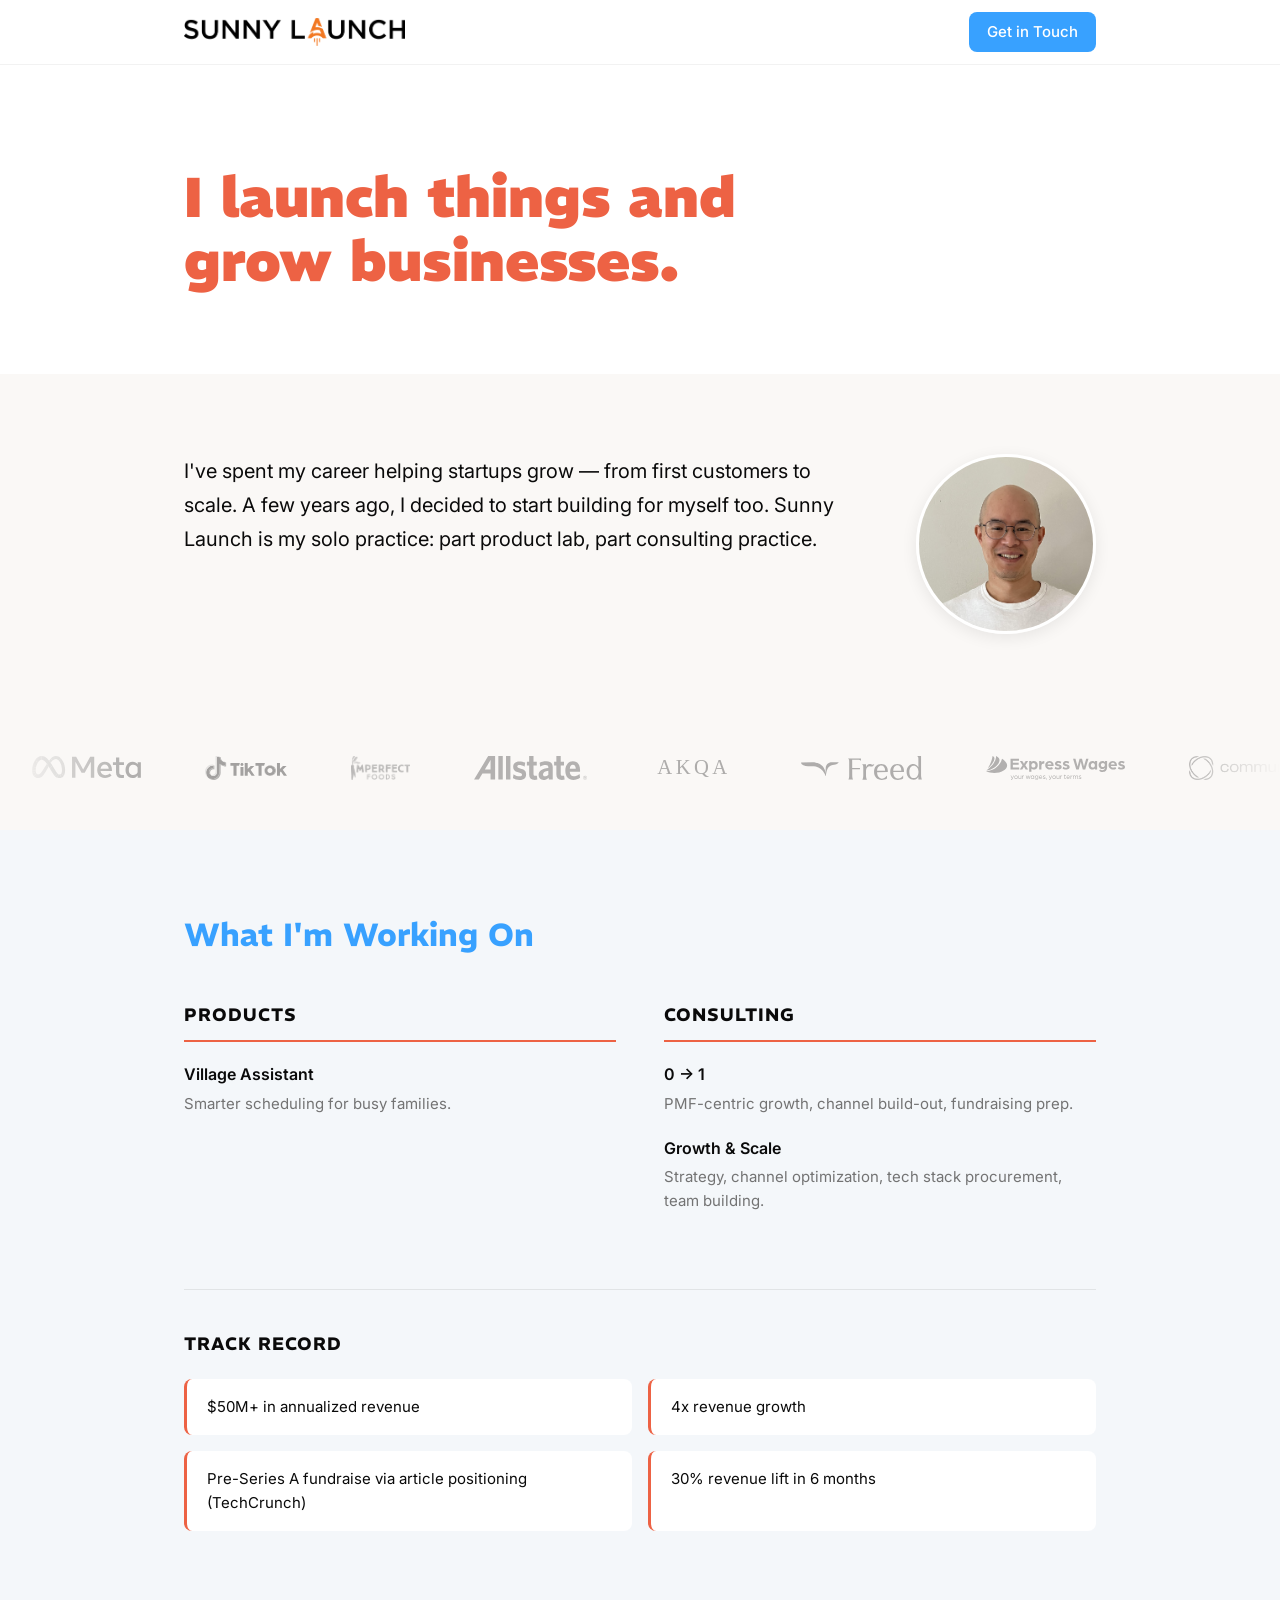
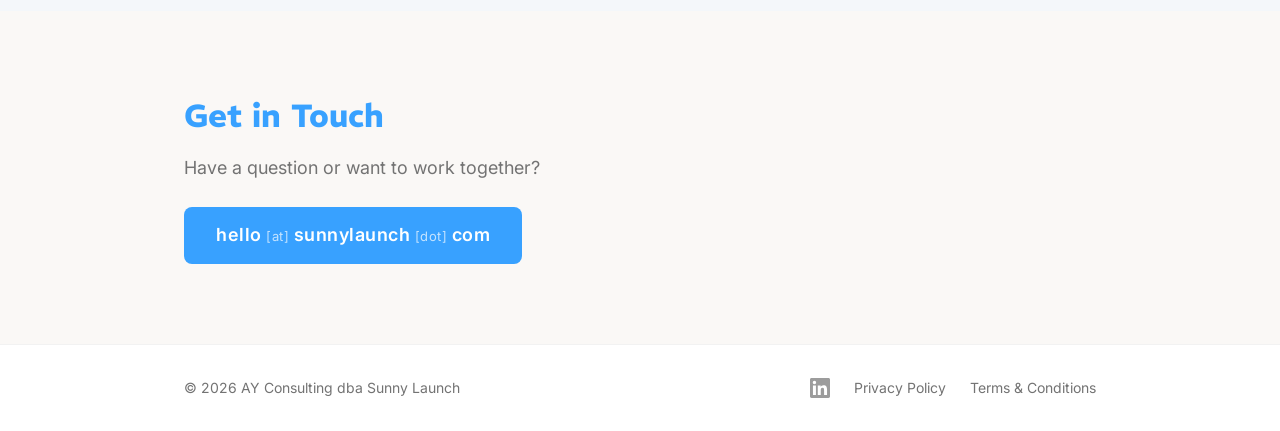
==== index.html @ 8d910abf "Initial commit: Sunny Launch static site Solo practice site for AY Consulting dba Sunny Launch — hom" ====
<!DOCTYPE html>
<html lang="en">
<head>
  <meta charset="UTF-8">
  <meta name="viewport" content="width=device-width, initial-scale=1.0">
  <title>Sunny Launch — Alvin Yeh</title>
  <meta name="description" content="Sunny Launch is Alvin Yeh's solo practice: part product lab, part consulting practice. Growth consulting and products.">
  <link rel="icon" type="image/png" href="assets/icon.png">
  <link rel="stylesheet" href="style.css">
  <link rel="preconnect" href="https://fonts.googleapis.com">
  <link rel="preconnect" href="https://fonts.gstatic.com" crossorigin>
  <link href="https://fonts.googleapis.com/css2?family=REM:wght@400;700;900&family=Inter:wght@400;500;600&display=swap" rel="stylesheet">
</head>
<body>

  <!-- Nav -->
  <nav class="nav">
    <div class="nav-inner">
      <a href="/" class="nav-logo">
        <img src="assets/logo.png" alt="Sunny Launch" class="nav-logo-img">
      </a>
      <div class="nav-links">
        <a href="#contact" class="nav-cta">Get in Touch</a>
      </div>
    </div>
  </nav>

  <!-- Hero -->
  <section class="hero">
    <h1>I launch things and grow businesses.</h1>
  </section>

  <!-- About -->
  <section id="about" class="about">
    <div class="section-inner about-layout">
      <div class="about-text">
        <p class="about-bio">
          I've spent my career helping startups grow &mdash; from first customers to scale.
          A few years ago, I decided to start building for myself too.
          Sunny Launch is my solo practice: part product lab, part consulting practice.
        </p>
      </div>
      <!-- Headshot placeholder: drop your photo as assets/headshot.jpg -->
      <div class="about-photo">
        <img src="assets/headshot.jpg" alt="Alvin Yeh" class="headshot" onerror="this.parentElement.style.display='none'">
      </div>
    </div>
  </section>

  <!-- Company Logos Marquee -->
  <section class="logo-marquee-section">
    <div class="logo-marquee">
      <div class="logo-track">
        <img src="assets/logos/meta.svg" alt="Meta" class="logo-img">
        <img src="assets/logos/tiktok.svg" alt="TikTok" class="logo-img">
        <img src="assets/logos/imperfect.png" alt="Imperfect Foods" class="logo-img">
        <img src="assets/logos/allstate.svg" alt="Allstate" class="logo-img">
        <img src="assets/logos/akqa.svg" alt="AKQA" class="logo-img">
        <img src="assets/logos/freed.svg" alt="Freed" class="logo-img">
        <img src="assets/logos/expresswages.svg" alt="ExpressWages" class="logo-img">
        <img src="assets/logos/commure.webp" alt="Commure" class="logo-img">
        <span class="logo-name">WorkMagic</span>
        <!-- Duplicate for seamless loop -->
        <img src="assets/logos/meta.svg" alt="Meta" class="logo-img">
        <img src="assets/logos/tiktok.svg" alt="TikTok" class="logo-img">
        <img src="assets/logos/imperfect.png" alt="Imperfect Foods" class="logo-img">
        <img src="assets/logos/allstate.svg" alt="Allstate" class="logo-img">
        <img src="assets/logos/akqa.svg" alt="AKQA" class="logo-img">
        <img src="assets/logos/freed.svg" alt="Freed" class="logo-img">
        <img src="assets/logos/expresswages.svg" alt="ExpressWages" class="logo-img">
        <img src="assets/logos/commure.webp" alt="Commure" class="logo-img">
        <span class="logo-name">WorkMagic</span>
      </div>
    </div>
  </section>

  <!-- Work -->
  <section id="work" class="work">
    <div class="section-inner">
      <h2>What I'm Working On</h2>

      <div class="work-lanes">
        <!-- Products -->
        <div class="work-lane">
          <h3>Products</h3>
          <div class="work-item">
            <strong>Village Assistant</strong>
            <p>Smarter scheduling for busy families.</p>
          </div>
        </div>

        <!-- Consulting -->
        <div class="work-lane">
          <h3>Consulting</h3>
          <div class="work-item">
            <strong>0 &rarr; 1</strong>
            <p>PMF-centric growth, channel build-out, fundraising prep.</p>
          </div>
          <div class="work-item">
            <strong>Growth &amp; Scale</strong>
            <p>Strategy, channel optimization, tech stack procurement, team building.</p>
          </div>
        </div>
      </div>

      <!-- Proof Points -->
      <div class="proof-points">
        <h3>Track Record</h3>
        <ul>
          <li>$50M+ in annualized revenue</li>
          <li>4x revenue growth</li>
          <li>Pre-Series A fundraise via article positioning (TechCrunch)</li>
          <li>30% revenue lift in 6 months</li>
        </ul>
      </div>
    </div>
  </section>

  <!-- Contact -->
  <section id="contact" class="contact">
    <div class="section-inner">
      <h2>Get in Touch</h2>
      <p>Have a question or want to work together?</p>
      <a href="#" class="contact-email" id="email-link" onclick="this.href='mai'+'lto:'+'hello'+'@'+'sunny'+'launch'+'.com'; return true;">
        <span class="email-display">hello<span class="at"> [at] </span>sunnylaunch<span class="dot"> [dot] </span>com</span>
      </a>
    </div>
  </section>

  <!-- Footer -->
  <footer class="footer">
    <div class="footer-inner">
      <p>&copy; 2026 AY Consulting dba Sunny Launch</p>
      <div class="footer-links">
        <a href="https://linkedin.com/in/alvinyeh" target="_blank" rel="noopener" class="footer-linkedin" aria-label="LinkedIn">
          <svg width="20" height="20" viewBox="0 0 24 24" fill="currentColor" xmlns="http://www.w3.org/2000/svg"><path d="M20.447 20.452h-3.554v-5.569c0-1.328-.027-3.037-1.852-3.037-1.853 0-2.136 1.445-2.136 2.939v5.667H9.351V9h3.414v1.561h.046c.477-.9 1.637-1.85 3.37-1.85 3.601 0 4.267 2.37 4.267 5.455v6.286zM5.337 7.433a2.062 2.062 0 01-2.063-2.065 2.064 2.064 0 112.063 2.065zm1.782 13.019H3.555V9h3.564v11.452zM22.225 0H1.771C.792 0 0 .774 0 1.729v20.542C0 23.227.792 24 1.771 24h20.451C23.2 24 24 23.227 24 22.271V1.729C24 .774 23.2 0 22.222 0h.003z"/></svg>
        </a>
        <a href="/privacy.html">Privacy Policy</a>
        <a href="/terms.html">Terms &amp; Conditions</a>
      </div>
    </div>
  </footer>

  <script>
    // Assemble email on hover so mailto works cleanly for humans
    document.getElementById('email-link').addEventListener('mouseenter', function() {
      this.href = 'mai' + 'lto:' + 'hello' + '@' + 'sunny' + 'launch' + '.com';
    });
  </script>

</body>
</html>
---- style.css ----
/* ===========================================
   Sunny Launch — Design System
   Colors from existing sunnylaunch.com
   =========================================== */

:root {
  /* Brand colors */
  --coral: #ed6244;
  --blue: #38a1ff;
  --navy: #002f89;
  --bg: #f8f9fb;
  --bg-warm: #faf8f6;
  --bg-cool: #f4f7fa;
  --white: #ffffff;
  --text: #0a0a0a;
  --text-muted: #737373;
  --text-nav: #404040;
  --border-subtle: rgba(0, 0, 0, 0.05);
}

/* Reset */
*, *::before, *::after {
  margin: 0;
  padding: 0;
  box-sizing: border-box;
}

html {
  scroll-behavior: smooth;
}

body {
  font-family: 'Inter', -apple-system, BlinkMacSystemFont, sans-serif;
  font-size: 16px;
  line-height: 1.6;
  color: var(--text);
  background: var(--white);
}

/* ---- Nav ---- */
.nav {
  position: sticky;
  top: 0;
  z-index: 100;
  background: rgba(255, 255, 255, 0.92);
  backdrop-filter: blur(12px);
  -webkit-backdrop-filter: blur(12px);
  border-bottom: 1px solid var(--border-subtle);
}

.nav-inner {
  max-width: 960px;
  margin: 0 auto;
  padding: 12px 24px;
  display: flex;
  align-items: center;
  justify-content: space-between;
}

.nav-logo {
  text-decoration: none;
  display: flex;
  align-items: center;
}

.nav-logo-img {
  height: 28px;
  width: auto;
}

.nav-links {
  display: flex;
  align-items: center;
  gap: 28px;
}

.nav-links a {
  font-size: 15px;
  font-weight: 500;
  color: var(--text-nav);
  text-decoration: none;
  transition: color 0.2s;
}

.nav-links a:hover {
  color: var(--blue);
}

.nav-cta {
  background: var(--blue) !important;
  color: var(--white) !important;
  padding: 8px 18px !important;
  border-radius: 8px;
  transition: opacity 0.2s !important;
}

.nav-cta:hover {
  opacity: 0.85;
}

/* ---- Hero ---- */
.hero {
  max-width: 960px;
  margin: 0 auto;
  padding: 100px 24px 80px;
}

.hero h1 {
  font-family: 'REM', sans-serif;
  font-weight: 900;
  font-size: clamp(36px, 5vw, 56px);
  line-height: 1.15;
  color: var(--coral);
  max-width: 700px;
}

/* ---- About ---- */
.section-inner {
  max-width: 960px;
  margin: 0 auto;
  padding: 80px 24px;
}

.about {
  background: var(--bg-warm);
}

.about-layout {
  display: flex;
  align-items: flex-start;
  gap: 48px;
}

.about-text {
  flex: 1;
}

.about-bio {
  font-size: 20px;
  line-height: 1.7;
  color: var(--text);
}

.about-entity {
  margin-top: 16px;
  font-size: 14px;
  color: var(--text-muted);
}

/* Headshot */
.about-photo {
  flex-shrink: 0;
}

.headshot {
  width: 180px;
  height: 180px;
  border-radius: 50%;
  object-fit: cover;
  border: 3px solid var(--white);
  box-shadow: 0 4px 16px rgba(0, 0, 0, 0.08);
}

/* ---- Company Logo Marquee ---- */
.logo-marquee-section {
  background: var(--bg-warm);
  padding: 32px 0 48px;
  overflow: hidden;
}

.logo-marquee {
  position: relative;
  width: 100%;
  overflow: hidden;
  mask-image: linear-gradient(to right, transparent, black 10%, black 90%, transparent);
  -webkit-mask-image: linear-gradient(to right, transparent, black 10%, black 90%, transparent);
}

.logo-track {
  display: flex;
  align-items: center;
  gap: 0;
  width: max-content;
  animation: marquee 25s linear infinite;
}

.logo-name {
  font-family: 'REM', sans-serif;
  font-weight: 700;
  font-size: 18px;
  color: var(--text);
  opacity: 0.25;
  letter-spacing: 1px;
  text-transform: uppercase;
  white-space: nowrap;
  transition: opacity 0.3s;
  padding: 0 32px;
}

.logo-name:hover {
  opacity: 0.6;
}

.logo-name.akqa {
  font-family: Georgia, 'Times New Roman', serif;
  font-weight: 400;
  font-size: 22px;
  letter-spacing: 3px;
}

.logo-img {
  height: 24px;
  width: auto;
  object-fit: contain;
  filter: grayscale(100%);
  opacity: 0.35;
  transition: opacity 0.3s, filter 0.3s;
  padding: 0 32px;
}

.logo-img:hover {
  filter: grayscale(0%);
  opacity: 0.8;
}

@keyframes marquee {
  0% {
    transform: translateX(0);
  }
  100% {
    transform: translateX(-50%);
  }
}

/* ---- Work ---- */
.work {
  background: var(--bg-cool);
}

.work h2 {
  font-family: 'REM', sans-serif;
  font-weight: 700;
  font-size: 32px;
  color: var(--blue);
  margin-bottom: 40px;
}

.work-lanes {
  display: grid;
  grid-template-columns: 1fr 1fr;
  gap: 48px;
}

.work-lane h3 {
  font-family: 'REM', sans-serif;
  font-weight: 700;
  font-size: 18px;
  color: var(--text);
  text-transform: uppercase;
  letter-spacing: 1px;
  margin-bottom: 20px;
  padding-bottom: 10px;
  border-bottom: 2px solid var(--coral);
}

.work-item {
  margin-bottom: 20px;
}

.work-item strong {
  font-size: 16px;
  font-weight: 600;
  color: var(--text);
}

.work-item p {
  margin-top: 4px;
  font-size: 15px;
  color: var(--text-muted);
}

/* Proof Points */
.proof-points {
  margin-top: 56px;
  padding-top: 40px;
  border-top: 1px solid rgba(0, 0, 0, 0.08);
}

.proof-points h3 {
  font-family: 'REM', sans-serif;
  font-weight: 700;
  font-size: 18px;
  color: var(--text);
  text-transform: uppercase;
  letter-spacing: 1px;
  margin-bottom: 20px;
}

.proof-points ul {
  list-style: none;
  display: grid;
  grid-template-columns: 1fr 1fr;
  gap: 16px;
}

.proof-points li {
  font-size: 15px;
  color: var(--text);
  padding: 16px 20px;
  background: var(--white);
  border-radius: 8px;
  border-left: 3px solid var(--coral);
}

/* ---- Contact ---- */
.contact {
  background: var(--bg-warm);
}

.contact h2 {
  font-family: 'REM', sans-serif;
  font-weight: 700;
  font-size: 32px;
  color: var(--blue);
  margin-bottom: 12px;
}

.contact p {
  font-size: 18px;
  color: var(--text-muted);
  margin-bottom: 24px;
}

.contact-email {
  display: inline-block;
  font-size: 18px;
  font-weight: 600;
  color: var(--white);
  background: var(--blue);
  padding: 14px 32px;
  border-radius: 8px;
  text-decoration: none;
  transition: opacity 0.2s;
  cursor: pointer;
}

.contact-email:hover {
  opacity: 0.85;
}

/* Email obfuscation display */
.email-display {
  letter-spacing: 0.5px;
}

.email-display .at,
.email-display .dot {
  font-size: 13px;
  opacity: 0.7;
  font-weight: 400;
}

/* ---- Footer ---- */
.footer {
  background: var(--white);
  color: var(--text-muted);
  border-top: 1px solid var(--border-subtle);
}

.footer-inner {
  max-width: 960px;
  margin: 0 auto;
  padding: 32px 24px;
  display: flex;
  align-items: center;
  justify-content: space-between;
}

.footer p {
  font-size: 14px;
}

.footer-links {
  display: flex;
  gap: 24px;
}

.footer-links a {
  font-size: 14px;
  color: var(--text-muted);
  text-decoration: none;
  transition: color 0.2s;
}

.footer-links a:hover {
  color: var(--text);
}

.footer-linkedin {
  display: flex;
  align-items: center;
}

.footer-linkedin svg {
  opacity: 0.7;
  transition: opacity 0.2s;
}

.footer-linkedin:hover svg {
  opacity: 1;
}

/* ---- Responsive ---- */
@media (max-width: 640px) {
  .hero {
    padding: 64px 24px 48px;
  }

  .about-layout {
    flex-direction: column-reverse;
    gap: 32px;
  }

  .headshot {
    width: 120px;
    height: 120px;
  }

  .work-lanes {
    grid-template-columns: 1fr;
    gap: 32px;
  }

  .proof-points ul {
    grid-template-columns: 1fr;
  }

  .footer-inner {
    flex-direction: column;
    gap: 12px;
    text-align: center;
  }

  .nav-links {
    gap: 16px;
  }

  .logo-name {
    font-size: 14px;
    padding: 0 14px;
  }

  .logo-sep {
    font-size: 18px;
  }
}

/* ---- Legal pages ---- */
.legal {
  background: var(--bg-warm);
}

.legal-inner {
  max-width: 720px;
  margin: 0 auto;
  padding: 80px 24px;
}

.legal-inner h1 {
  font-family: 'REM', sans-serif;
  font-weight: 900;
  font-size: 36px;
  color: var(--coral);
  margin-bottom: 8px;
}

.legal-inner .last-updated {
  font-size: 14px;
  color: var(--text-muted);
  margin-bottom: 40px;
}

.legal-inner h2 {
  font-family: 'REM', sans-serif;
  font-weight: 700;
  font-size: 22px;
  color: var(--blue);
  margin-top: 40px;
  margin-bottom: 12px;
}

.legal-inner h3 {
  font-weight: 600;
  font-size: 16px;
  margin-top: 24px;
  margin-bottom: 8px;
}

.legal-inner p,
.legal-inner li {
  font-size: 15px;
  line-height: 1.7;
  color: var(--text);
  margin-bottom: 12px;
}

.legal-inner ul {
  padding-left: 24px;
  margin-bottom: 16px;
}

.legal-inner table {
  width: 100%;
  border-collapse: collapse;
  margin: 16px 0 24px;
  font-size: 14px;
}

.legal-inner th,
.legal-inner td {
  text-align: left;
  padding: 10px 12px;
  border: 1px solid rgba(0, 0, 0, 0.1);
}

.legal-inner th {
  background: var(--bg-cool);
  font-weight: 600;
}

.legal-inner a {
  color: var(--blue);
}
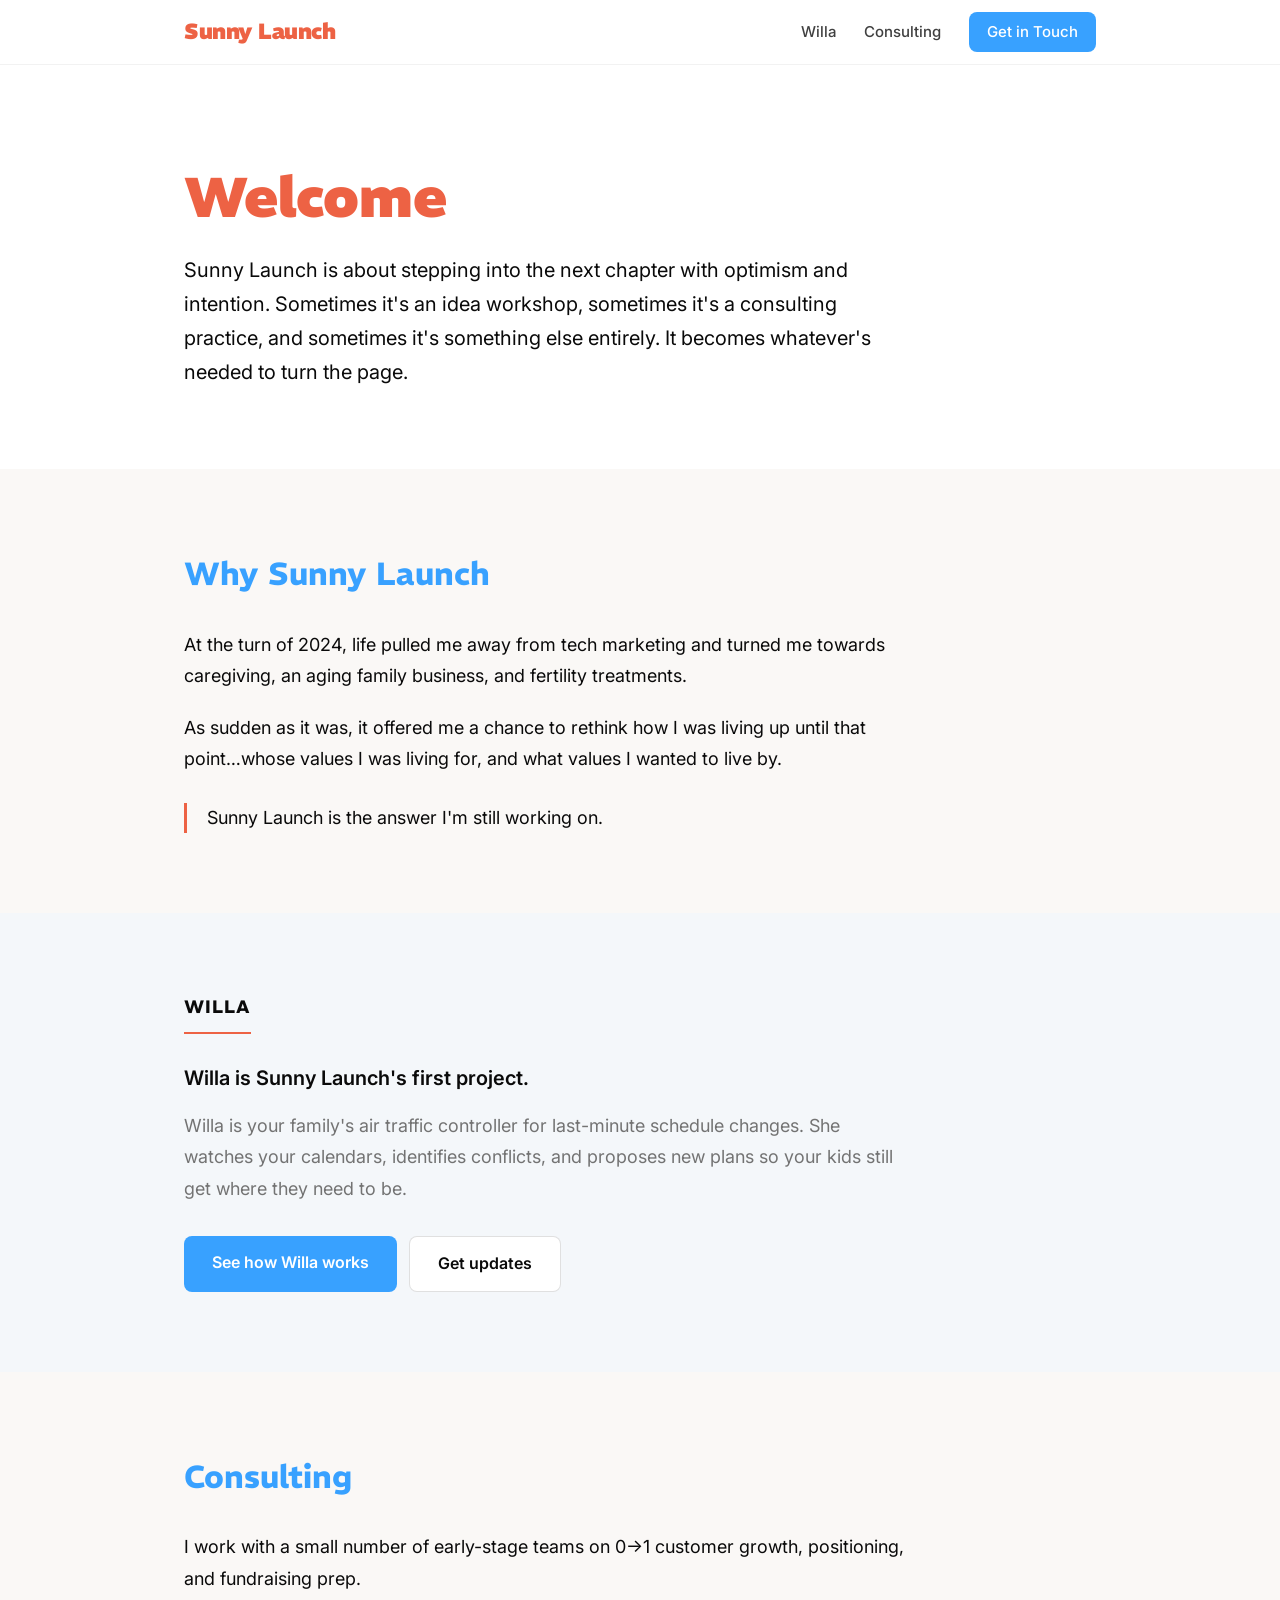
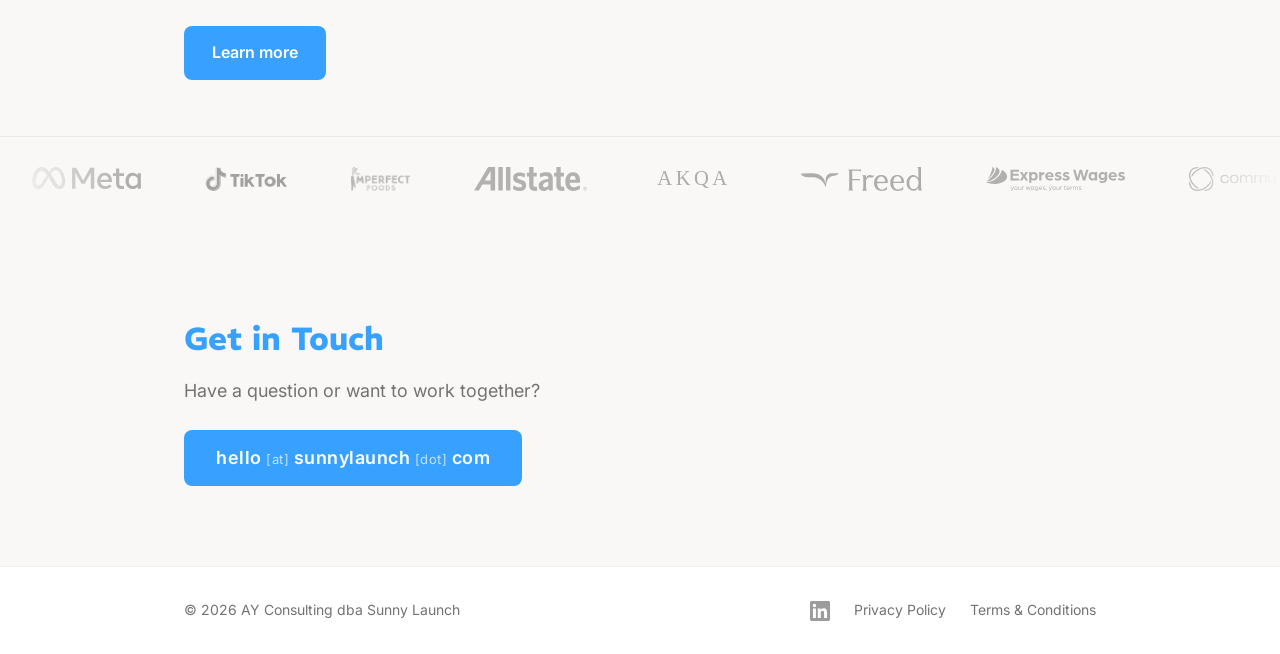
==== commit fd2e88ab: "feat: new homepage + /consulting page Split the single-page site into a brand homepage and a dedicat" ====
--- a/index.html
+++ b/index.html
@@ -3,10 +3,15 @@
 <head>
   <meta charset="UTF-8">
   <meta name="viewport" content="width=device-width, initial-scale=1.0">
-  <title>Sunny Launch — Alvin Yeh</title>
-  <meta name="description" content="Sunny Launch is Alvin Yeh's solo practice: part product lab, part consulting practice. Growth consulting and products.">
-  <link rel="icon" type="image/png" href="assets/icon.png">
-  <link rel="stylesheet" href="style.css">
+  <title>Sunny Launch — Alvin Yeh | Building Willa</title>
+  <meta name="description" content="Sunny Launch is Alvin Yeh's practice for stepping into the next chapter. First project: Willa, your family's air traffic controller for last-minute schedule changes.">
+  <link rel="canonical" href="https://www.sunnylaunch.com/">
+  <meta property="og:title" content="Sunny Launch — Alvin Yeh | Building Willa">
+  <meta property="og:description" content="Sunny Launch is Alvin Yeh's practice for stepping into the next chapter. First project: Willa, your family's air traffic controller for last-minute schedule changes.">
+  <meta property="og:type" content="website">
+  <meta property="og:url" content="https://www.sunnylaunch.com/">
+  <link rel="icon" type="image/png" href="/assets/icon.png">
+  <link rel="stylesheet" href="/style.css">
   <link rel="preconnect" href="https://fonts.googleapis.com">
   <link rel="preconnect" href="https://fonts.gstatic.com" crossorigin>
   <link href="https://fonts.googleapis.com/css2?family=REM:wght@400;700;900&family=Inter:wght@400;500;600&display=swap" rel="stylesheet">
@@ -16,10 +21,10 @@
   <!-- Nav -->
   <nav class="nav">
     <div class="nav-inner">
-      <a href="/" class="nav-logo">
-        <img src="assets/logo.png" alt="Sunny Launch" class="nav-logo-img">
-      </a>
+      <a href="/" class="nav-logo nav-wordmark">Sunny Launch</a>
       <div class="nav-links">
+        <a href="/willa">Willa</a>
+        <a href="/consulting">Consulting</a>
         <a href="#contact" class="nav-cta">Get in Touch</a>
       </div>
     </div>
@@ -27,91 +32,87 @@
 
   <!-- Hero -->
   <section class="hero">
-    <h1>I launch things and grow businesses.</h1>
+    <h1>Welcome</h1>
+    <p class="hero-sub">
+      Sunny Launch is about stepping into the next chapter with optimism and intention.
+      Sometimes it's an idea workshop, sometimes it's a consulting practice, and sometimes
+      it's something else entirely. It becomes whatever's needed to turn the page.
+    </p>
   </section>
 
-  <!-- About -->
-  <section id="about" class="about">
-    <div class="section-inner about-layout">
-      <div class="about-text">
-        <p class="about-bio">
-          I've spent my career helping startups grow &mdash; from first customers to scale.
-          A few years ago, I decided to start building for myself too.
-          Sunny Launch is my solo practice: part product lab, part consulting practice.
-        </p>
-      </div>
-      <!-- Headshot placeholder: drop your photo as assets/headshot.jpg -->
-      <div class="about-photo">
-        <img src="assets/headshot.jpg" alt="Alvin Yeh" class="headshot" onerror="this.parentElement.style.display='none'">
+  <!-- Why Sunny Launch -->
+  <section id="why" class="section-warm">
+    <div class="section-inner">
+      <h2 class="section-h2">Why Sunny Launch</h2>
+      <p class="prose">
+        At the turn of 2024, life pulled me away from tech marketing and turned me towards
+        caregiving, an aging family business, and fertility treatments.
+      </p>
+      <p class="prose">
+        As sudden as it was, it offered me a chance to rethink how I was living up until that
+        point&hellip;whose values I was living for, and what values I wanted to live by.
+      </p>
+      <blockquote class="pull-quote">
+        Sunny Launch is the answer I'm still working on.
+      </blockquote>
+    </div>
+  </section>
+
+  <!-- Willa -->
+  <section id="willa" class="section-cool">
+    <div class="section-inner">
+      <h2 class="eyebrow">Willa</h2>
+      <p class="lede">Willa is Sunny Launch's first project.</p>
+      <p class="prose-muted">
+        Willa is your family's air traffic controller for last-minute schedule changes.
+        She watches your calendars, identifies conflicts, and proposes new plans so your
+        kids still get where they need to be.
+      </p>
+      <div class="btn-row">
+        <a href="/willa" class="btn btn-primary">See how Willa works</a>
+        <!-- TODO: replace href with the Building Willa Substack URL -->
+        <a href="#" class="btn btn-secondary">Get updates</a>
       </div>
     </div>
   </section>
 
-  <!-- Company Logos Marquee -->
-  <section class="logo-marquee-section">
-    <div class="logo-marquee">
-      <div class="logo-track">
-        <img src="assets/logos/meta.svg" alt="Meta" class="logo-img">
-        <img src="assets/logos/tiktok.svg" alt="TikTok" class="logo-img">
-        <img src="assets/logos/imperfect.png" alt="Imperfect Foods" class="logo-img">
-        <img src="assets/logos/allstate.svg" alt="Allstate" class="logo-img">
-        <img src="assets/logos/akqa.svg" alt="AKQA" class="logo-img">
-        <img src="assets/logos/freed.svg" alt="Freed" class="logo-img">
-        <img src="assets/logos/expresswages.svg" alt="ExpressWages" class="logo-img">
-        <img src="assets/logos/commure.webp" alt="Commure" class="logo-img">
-        <span class="logo-name">WorkMagic</span>
-        <!-- Duplicate for seamless loop -->
-        <img src="assets/logos/meta.svg" alt="Meta" class="logo-img">
-        <img src="assets/logos/tiktok.svg" alt="TikTok" class="logo-img">
-        <img src="assets/logos/imperfect.png" alt="Imperfect Foods" class="logo-img">
-        <img src="assets/logos/allstate.svg" alt="Allstate" class="logo-img">
-        <img src="assets/logos/akqa.svg" alt="AKQA" class="logo-img">
-        <img src="assets/logos/freed.svg" alt="Freed" class="logo-img">
-        <img src="assets/logos/expresswages.svg" alt="ExpressWages" class="logo-img">
-        <img src="assets/logos/commure.webp" alt="Commure" class="logo-img">
-        <span class="logo-name">WorkMagic</span>
+  <!-- Consulting -->
+  <section id="consulting" class="section-warm section-flush">
+    <div class="section-inner">
+      <h2 class="section-h2">Consulting</h2>
+      <p class="prose">
+        I work with a small number of early-stage teams on 0&rarr;1 customer growth,
+        positioning, and fundraising prep.
+      </p>
+      <div class="btn-row">
+        <a href="/consulting" class="btn btn-primary">Learn more</a>
       </div>
     </div>
-  </section>
 
-  <!-- Work -->
-  <section id="work" class="work">
-    <div class="section-inner">
-      <h2>What I'm Working On</h2>
-
-      <div class="work-lanes">
-        <!-- Products -->
-        <div class="work-lane">
-          <h3>Products</h3>
-          <div class="work-item">
-            <strong>Village Assistant</strong>
-            <p>Smarter scheduling for busy families.</p>
-          </div>
+    <!-- Company Logos Marquee -->
+    <div class="logo-marquee-band">
+      <div class="logo-marquee">
+        <div class="logo-track">
+          <img src="/assets/logos/meta.svg" alt="Meta" class="logo-img">
+          <img src="/assets/logos/tiktok.svg" alt="TikTok" class="logo-img">
+          <img src="/assets/logos/imperfect.png" alt="Imperfect Foods" class="logo-img">
+          <img src="/assets/logos/allstate.svg" alt="Allstate" class="logo-img">
+          <img src="/assets/logos/akqa.svg" alt="AKQA" class="logo-img">
+          <img src="/assets/logos/freed.svg" alt="Freed" class="logo-img">
+          <img src="/assets/logos/expresswages.svg" alt="ExpressWages" class="logo-img">
+          <img src="/assets/logos/commure.webp" alt="Commure" class="logo-img">
+          <span class="logo-name">WorkMagic</span>
+          <!-- Duplicate for seamless loop -->
+          <img src="/assets/logos/meta.svg" alt="" aria-hidden="true" class="logo-img">
+          <img src="/assets/logos/tiktok.svg" alt="" aria-hidden="true" class="logo-img">
+          <img src="/assets/logos/imperfect.png" alt="" aria-hidden="true" class="logo-img">
+          <img src="/assets/logos/allstate.svg" alt="" aria-hidden="true" class="logo-img">
+          <img src="/assets/logos/akqa.svg" alt="" aria-hidden="true" class="logo-img">
+          <img src="/assets/logos/freed.svg" alt="" aria-hidden="true" class="logo-img">
+          <img src="/assets/logos/expresswages.svg" alt="" aria-hidden="true" class="logo-img">
+          <img src="/assets/logos/commure.webp" alt="" aria-hidden="true" class="logo-img">
+          <span class="logo-name" aria-hidden="true">WorkMagic</span>
         </div>
-
-        <!-- Consulting -->
-        <div class="work-lane">
-          <h3>Consulting</h3>
-          <div class="work-item">
-            <strong>0 &rarr; 1</strong>
-            <p>PMF-centric growth, channel build-out, fundraising prep.</p>
-          </div>
-          <div class="work-item">
-            <strong>Growth &amp; Scale</strong>
-            <p>Strategy, channel optimization, tech stack procurement, team building.</p>
-          </div>
-        </div>
-      </div>
-
-      <!-- Proof Points -->
-      <div class="proof-points">
-        <h3>Track Record</h3>
-        <ul>
-          <li>$50M+ in annualized revenue</li>
-          <li>4x revenue growth</li>
-          <li>Pre-Series A fundraise via article positioning (TechCrunch)</li>
-          <li>30% revenue lift in 6 months</li>
-        </ul>
       </div>
     </div>
   </section>
--- a/style.css
+++ b/style.css
@@ -531,3 +531,170 @@
 .legal-inner a {
   color: var(--blue);
 }
+
+/* ===========================================
+   Homepage v2 — Welcome / Why / Willa / Consulting
+   =========================================== */
+
+/* Text wordmark replaces the logo image in nav */
+.nav-wordmark {
+  font-family: 'REM', sans-serif;
+  font-weight: 900;
+  font-size: 22px;
+  color: var(--coral);
+  letter-spacing: -0.5px;
+}
+
+/* ---- Hero subhead ---- */
+.hero-sub {
+  margin-top: 24px;
+  max-width: 720px;
+  font-size: 20px;
+  line-height: 1.7;
+  color: var(--text);
+}
+
+/* ---- Section shells ---- */
+.section-warm {
+  background: var(--bg-warm);
+}
+
+.section-cool {
+  background: var(--bg-cool);
+}
+
+/* Lets a marquee band sit flush against the section's bottom edge */
+.section-flush > .section-inner {
+  padding-bottom: 56px;
+}
+
+.section-h2 {
+  font-family: 'REM', sans-serif;
+  font-weight: 700;
+  font-size: 32px;
+  color: var(--blue);
+  margin-bottom: 28px;
+}
+
+/* Small caps label with the coral rule, matching .work-lane h3 */
+.eyebrow {
+  font-family: 'REM', sans-serif;
+  font-weight: 700;
+  font-size: 18px;
+  color: var(--text);
+  text-transform: uppercase;
+  letter-spacing: 1px;
+  margin-bottom: 28px;
+  padding-bottom: 10px;
+  border-bottom: 2px solid var(--coral);
+  display: inline-block;
+}
+
+/* ---- Body copy ---- */
+.prose {
+  max-width: 720px;
+  font-size: 18px;
+  line-height: 1.75;
+  color: var(--text);
+}
+
+.prose + .prose {
+  margin-top: 20px;
+}
+
+.prose-muted {
+  max-width: 720px;
+  font-size: 18px;
+  line-height: 1.75;
+  color: var(--text-muted);
+}
+
+.lede {
+  max-width: 720px;
+  font-size: 20px;
+  font-weight: 600;
+  line-height: 1.6;
+  color: var(--text);
+  margin-bottom: 16px;
+}
+
+.pull-quote {
+  margin-top: 28px;
+  padding-left: 20px;
+  border-left: 3px solid var(--coral);
+  font-size: 18px;
+  line-height: 1.7;
+  color: var(--text);
+}
+
+/* ---- Buttons ---- */
+.btn-row {
+  display: flex;
+  flex-wrap: wrap;
+  gap: 12px;
+  margin-top: 32px;
+}
+
+.btn {
+  display: inline-block;
+  font-size: 16px;
+  font-weight: 600;
+  padding: 14px 28px;
+  border-radius: 8px;
+  text-decoration: none;
+  transition: opacity 0.2s, border-color 0.2s;
+}
+
+.btn-primary {
+  background: var(--blue);
+  color: var(--white);
+}
+
+.btn-primary:hover {
+  opacity: 0.85;
+}
+
+.btn-secondary {
+  background: var(--white);
+  color: var(--text);
+  border: 1px solid rgba(0, 0, 0, 0.12);
+}
+
+.btn-secondary:hover {
+  border-color: var(--blue);
+}
+
+/* ---- Marquee as a band inside a section ---- */
+.logo-marquee-band {
+  padding: 28px 0 40px;
+  border-top: 1px solid var(--border-subtle);
+  overflow: hidden;
+}
+
+/* The marquee is decorative; hold it still for motion-sensitive visitors */
+@media (prefers-reduced-motion: reduce) {
+  .logo-track {
+    animation: none;
+  }
+}
+
+@media (max-width: 640px) {
+  .hero-sub {
+    font-size: 18px;
+  }
+
+  .section-h2 {
+    font-size: 26px;
+  }
+
+  .prose,
+  .prose-muted,
+  .pull-quote {
+    font-size: 17px;
+  }
+
+  .btn {
+    width: 100%;
+    text-align: center;
+  }
+}
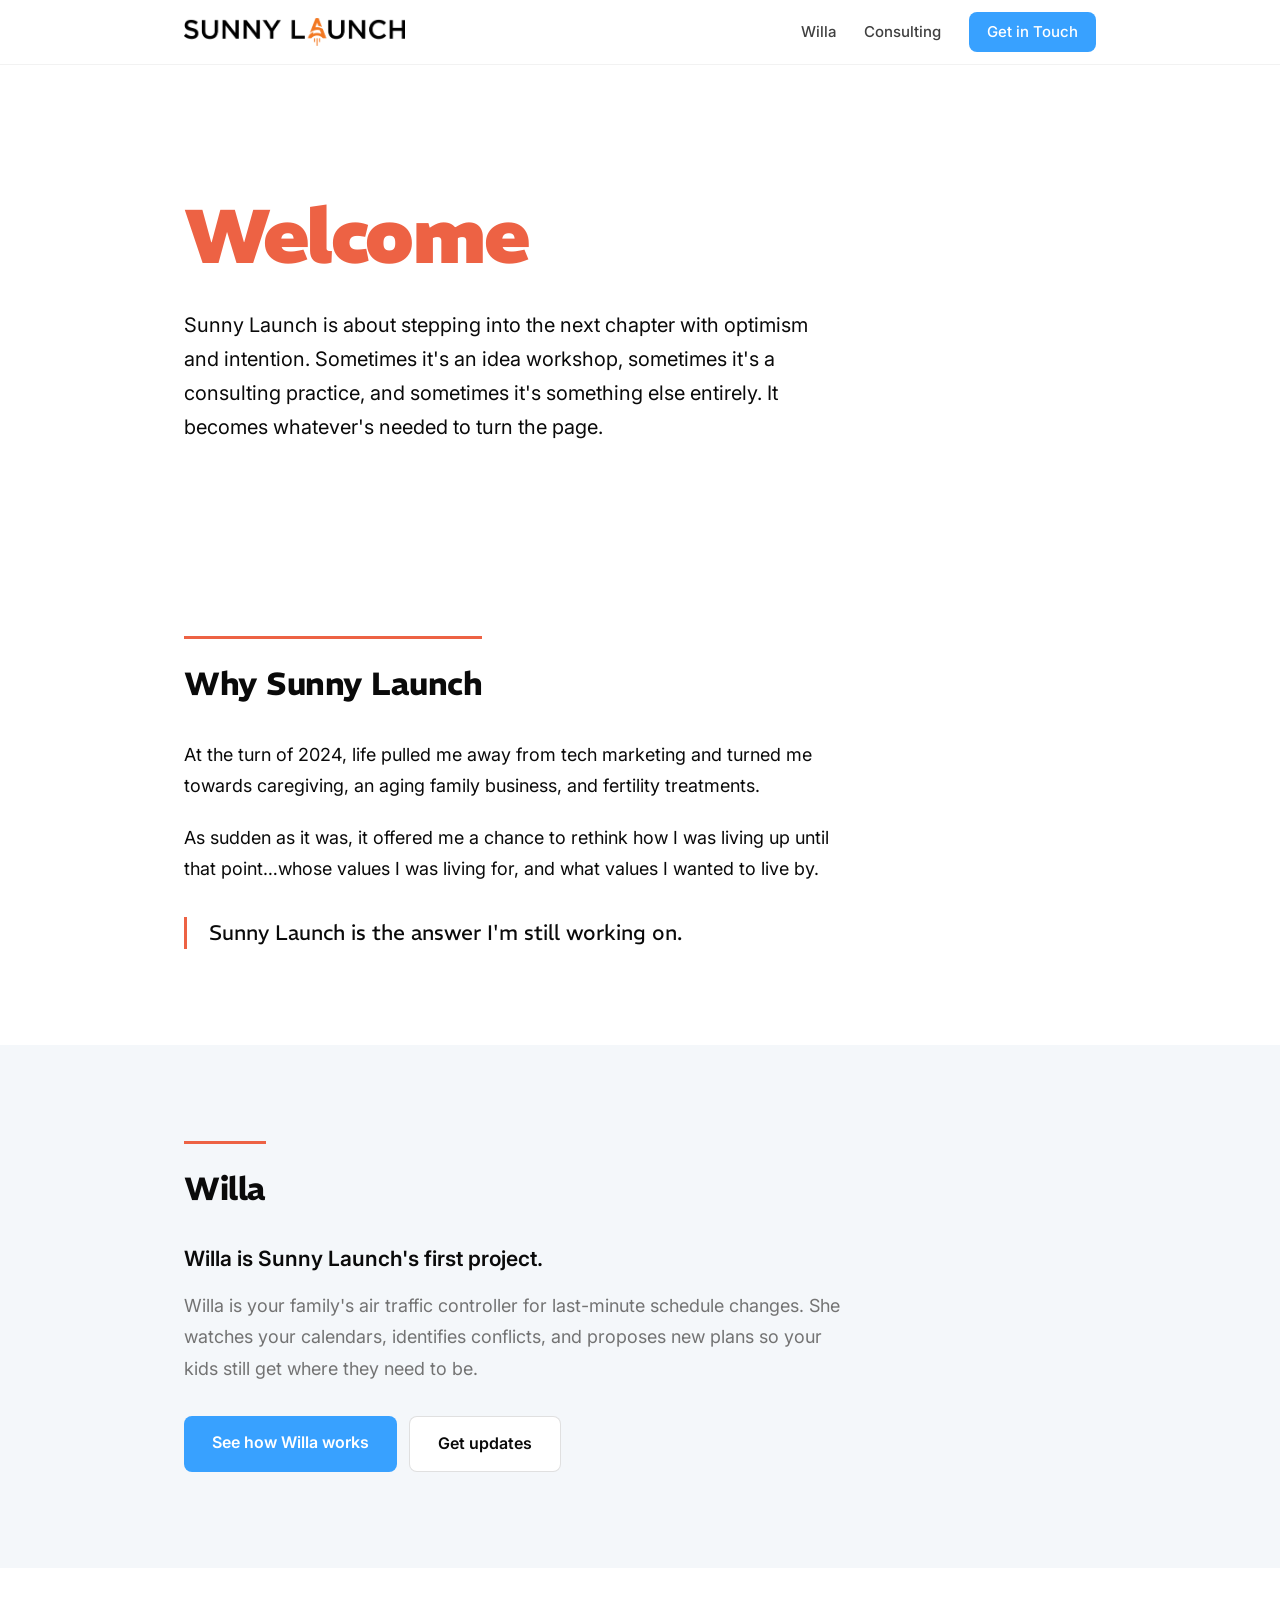
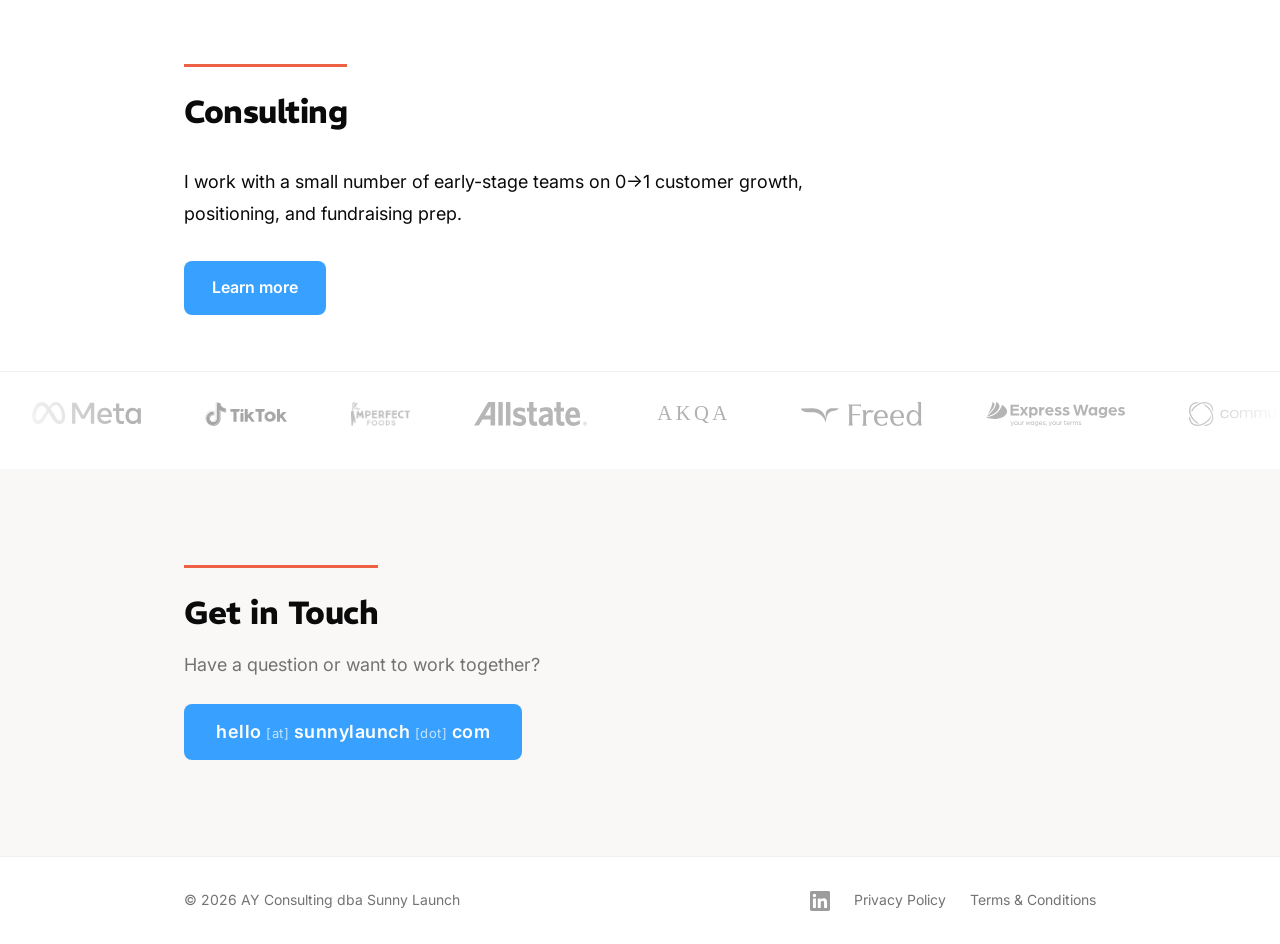
==== commit a3d3b112: "fix: restore logo lockup in nav, unify the heading system Design pass on the new homepage, plus the " ====
--- a/index.html
+++ b/index.html
@@ -21,7 +21,10 @@
   <!-- Nav -->
   <nav class="nav">
     <div class="nav-inner">
-      <a href="/" class="nav-logo nav-wordmark">Sunny Launch</a>
+      <a href="/" class="nav-logo" aria-label="Sunny Launch">
+        <img src="/assets/logo.png" alt="" class="nav-logo-img">
+        <img src="/assets/icon.png" alt="" class="nav-logo-icon">
+      </a>
       <div class="nav-links">
         <a href="/willa">Willa</a>
         <a href="/consulting">Consulting</a>
@@ -41,7 +44,7 @@
   </section>
 
   <!-- Why Sunny Launch -->
-  <section id="why" class="section-warm">
+  <section id="why">
     <div class="section-inner">
       <h2 class="section-h2">Why Sunny Launch</h2>
       <p class="prose">
@@ -61,7 +64,7 @@
   <!-- Willa -->
   <section id="willa" class="section-cool">
     <div class="section-inner">
-      <h2 class="eyebrow">Willa</h2>
+      <h2 class="section-h2">Willa</h2>
       <p class="lede">Willa is Sunny Launch's first project.</p>
       <p class="prose-muted">
         Willa is your family's air traffic controller for last-minute schedule changes.
@@ -77,7 +80,7 @@
   </section>
 
   <!-- Consulting -->
-  <section id="consulting" class="section-warm section-flush">
+  <section id="consulting" class="section-flush">
     <div class="section-inner">
       <h2 class="section-h2">Consulting</h2>
       <p class="prose">
--- a/style.css
+++ b/style.css
@@ -16,6 +16,9 @@
   --text-muted: #737373;
   --text-nav: #404040;
   --border-subtle: rgba(0, 0, 0, 0.05);
+
+  /* ~66 characters at 18px — the readable line length */
+  --measure: 660px;
 }
 
 /* Reset */
@@ -118,7 +121,7 @@
 .section-inner {
   max-width: 960px;
   margin: 0 auto;
-  padding: 80px 24px;
+  padding: 96px 24px;
 }
 
 .about {
@@ -237,12 +240,17 @@
   background: var(--bg-cool);
 }
 
+/* Matches .section-h2 so both pages share one heading system */
 .work h2 {
   font-family: 'REM', sans-serif;
   font-weight: 700;
-  font-size: 32px;
-  color: var(--blue);
+  font-size: clamp(26px, 3vw, 32px);
+  letter-spacing: -0.5px;
+  color: var(--text);
   margin-bottom: 40px;
+  padding-top: 20px;
+  border-top: 3px solid var(--coral);
+  display: inline-block;
 }
 
 .work-lanes {
@@ -320,9 +328,13 @@
 .contact h2 {
   font-family: 'REM', sans-serif;
   font-weight: 700;
-  font-size: 32px;
-  color: var(--blue);
+  font-size: clamp(26px, 3vw, 32px);
+  letter-spacing: -0.5px;
+  color: var(--text);
   margin-bottom: 12px;
+  padding-top: 20px;
+  border-top: 3px solid var(--coral);
+  display: inline-block;
 }
 
 .contact p {
@@ -536,19 +548,19 @@
    Homepage v2 — Welcome / Why / Willa / Consulting
    =========================================== */
 
-/* Text wordmark replaces the logo image in nav */
-.nav-wordmark {
-  font-family: 'REM', sans-serif;
-  font-weight: 900;
-  font-size: 22px;
-  color: var(--coral);
-  letter-spacing: -0.5px;
-}
-
-/* ---- Hero subhead ---- */
+/* Hero gets real presence: it is one word, so it has to carry the screen */
+.hero {
+  padding: 128px 24px 96px;
+}
+
+.hero h1 {
+  font-size: clamp(48px, 7vw, 76px);
+  letter-spacing: -1.5px;
+}
+
 .hero-sub {
-  margin-top: 24px;
-  max-width: 720px;
+  margin-top: 28px;
+  max-width: var(--measure);
   font-size: 20px;
   line-height: 1.7;
   color: var(--text);
@@ -568,31 +580,23 @@
   padding-bottom: 56px;
 }
 
+/* One heading system for every section, so no section outranks another by
+   accident. The coral rule is the accent; blue is reserved for actions. */
 .section-h2 {
   font-family: 'REM', sans-serif;
   font-weight: 700;
-  font-size: 32px;
-  color: var(--blue);
+  font-size: clamp(26px, 3vw, 32px);
+  letter-spacing: -0.5px;
+  color: var(--text);
   margin-bottom: 28px;
-}
-
-/* Small caps label with the coral rule, matching .work-lane h3 */
-.eyebrow {
-  font-family: 'REM', sans-serif;
-  font-weight: 700;
-  font-size: 18px;
-  color: var(--text);
-  text-transform: uppercase;
-  letter-spacing: 1px;
-  margin-bottom: 28px;
-  padding-bottom: 10px;
-  border-bottom: 2px solid var(--coral);
+  padding-top: 20px;
+  border-top: 3px solid var(--coral);
   display: inline-block;
 }
 
 /* ---- Body copy ---- */
 .prose {
-  max-width: 720px;
+  max-width: var(--measure);
   font-size: 18px;
   line-height: 1.75;
   color: var(--text);
@@ -603,27 +607,30 @@
 }
 
 .prose-muted {
-  max-width: 720px;
+  max-width: var(--measure);
   font-size: 18px;
   line-height: 1.75;
   color: var(--text-muted);
 }
 
 .lede {
-  max-width: 720px;
-  font-size: 20px;
+  max-width: var(--measure);
+  font-size: 21px;
   font-weight: 600;
-  line-height: 1.6;
-  color: var(--text);
-  margin-bottom: 16px;
+  line-height: 1.55;
+  color: var(--text);
+  margin-bottom: 14px;
 }
 
 .pull-quote {
-  margin-top: 28px;
-  padding-left: 20px;
+  margin-top: 32px;
+  max-width: var(--measure);
+  padding-left: 22px;
   border-left: 3px solid var(--coral);
-  font-size: 18px;
-  line-height: 1.7;
+  font-family: 'REM', sans-serif;
+  font-weight: 400;
+  font-size: 21px;
+  line-height: 1.55;
   color: var(--text);
 }
 
@@ -678,7 +685,29 @@
   }
 }
 
+/* The wordmark is a wide lockup (~8:1), so the nav swaps to the square icon
+   once the logo plus three links stop fitting on one row. */
+.nav-logo-icon {
+  display: none;
+  height: 28px;
+  width: auto;
+}
+
 @media (max-width: 640px) {
+  /* Re-state the mobile hero padding: the desktop .hero rule above is later
+     in the file than the original mobile block, so it would otherwise win. */
+  .hero {
+    padding: 72px 24px 56px;
+  }
+
+  .nav-logo-img {
+    display: none;
+  }
+
+  .nav-logo-icon {
+    display: block;
+  }
+
   .hero-sub {
     font-size: 18px;
   }
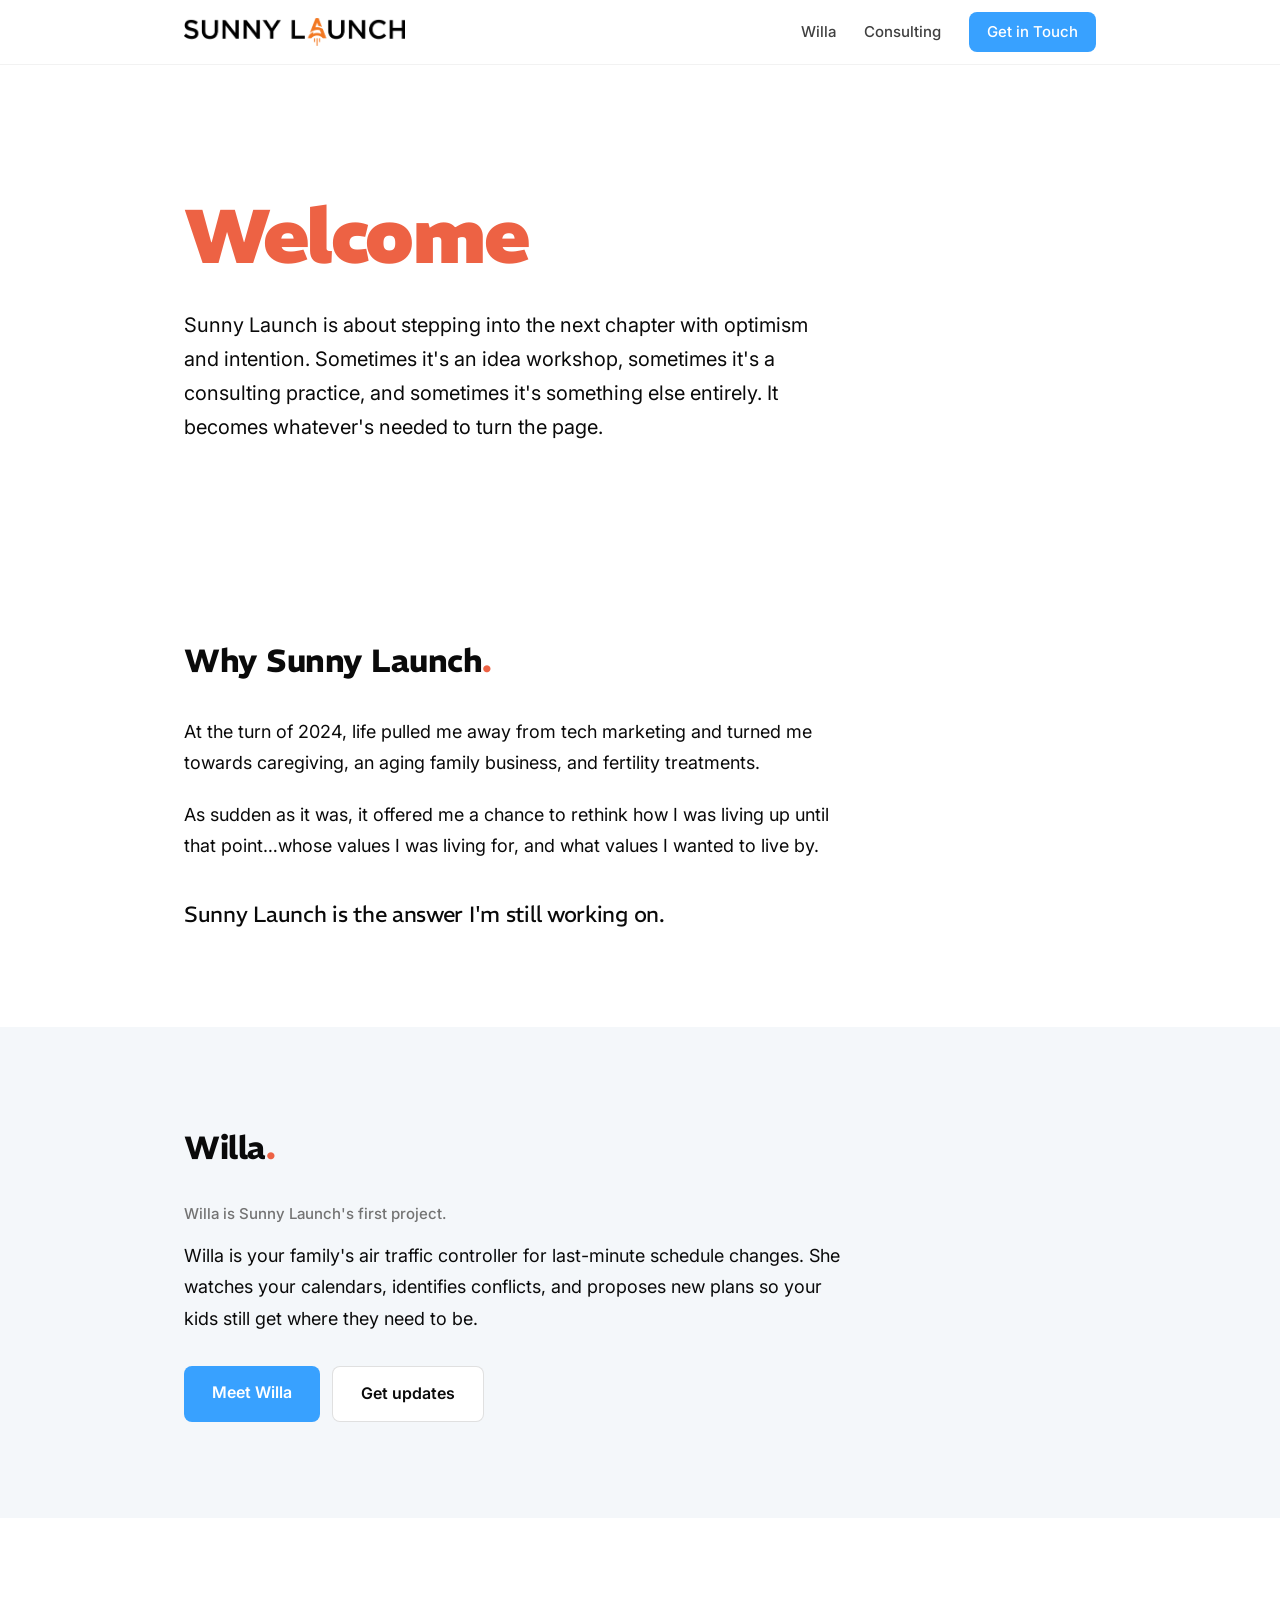
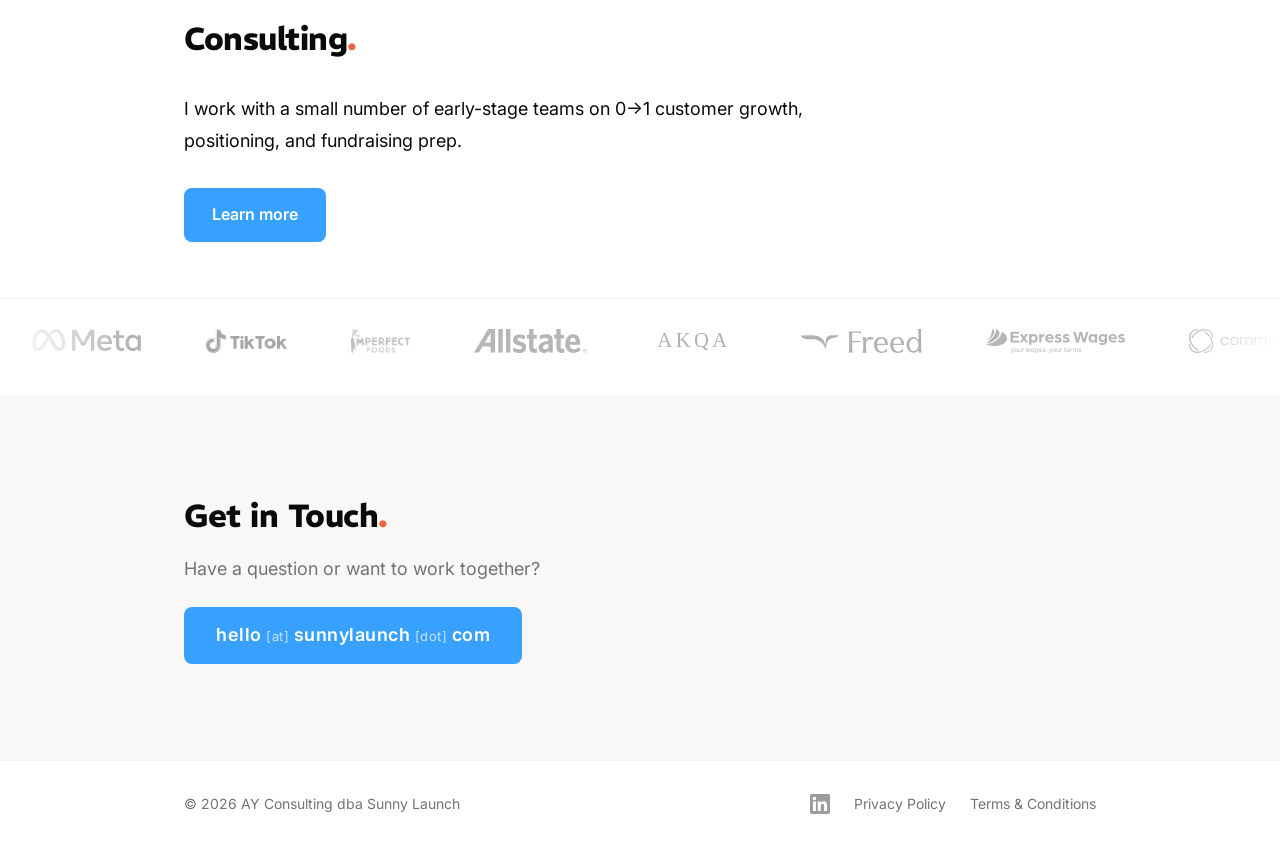
==== commit 0c194bc2: "style: drop the coral rules, demote the Willa lineage line, wire Substack - Pull quote and section h" ====
--- a/index.html
+++ b/index.html
@@ -66,15 +66,14 @@
     <div class="section-inner">
       <h2 class="section-h2">Willa</h2>
       <p class="lede">Willa is Sunny Launch's first project.</p>
-      <p class="prose-muted">
+      <p class="prose">
         Willa is your family's air traffic controller for last-minute schedule changes.
         She watches your calendars, identifies conflicts, and proposes new plans so your
         kids still get where they need to be.
       </p>
       <div class="btn-row">
-        <a href="/willa" class="btn btn-primary">See how Willa works</a>
-        <!-- TODO: replace href with the Building Willa Substack URL -->
-        <a href="#" class="btn btn-secondary">Get updates</a>
+        <a href="/willa" class="btn btn-primary">Meet Willa</a>
+        <a href="https://buildingwilla.substack.com" class="btn btn-secondary" target="_blank" rel="noopener">Get updates</a>
       </div>
     </div>
   </section>
--- a/style.css
+++ b/style.css
@@ -248,9 +248,6 @@
   letter-spacing: -0.5px;
   color: var(--text);
   margin-bottom: 40px;
-  padding-top: 20px;
-  border-top: 3px solid var(--coral);
-  display: inline-block;
 }
 
 .work-lanes {
@@ -332,9 +329,6 @@
   letter-spacing: -0.5px;
   color: var(--text);
   margin-bottom: 12px;
-  padding-top: 20px;
-  border-top: 3px solid var(--coral);
-  display: inline-block;
 }
 
 .contact p {
@@ -581,7 +575,7 @@
 }
 
 /* One heading system for every section, so no section outranks another by
-   accident. The coral rule is the accent; blue is reserved for actions. */
+   accident. The coral full stop is the only accent; blue is for actions. */
 .section-h2 {
   font-family: 'REM', sans-serif;
   font-weight: 700;
@@ -589,9 +583,13 @@
   letter-spacing: -0.5px;
   color: var(--text);
   margin-bottom: 28px;
-  padding-top: 20px;
-  border-top: 3px solid var(--coral);
-  display: inline-block;
+}
+
+.section-h2::after,
+.work h2::after,
+.contact h2::after {
+  content: ".";
+  color: var(--coral);
 }
 
 /* ---- Body copy ---- */
@@ -613,24 +611,25 @@
   color: var(--text-muted);
 }
 
+/* Lineage note, not a headline — the description below it is the point */
 .lede {
   max-width: var(--measure);
-  font-size: 21px;
-  font-weight: 600;
-  line-height: 1.55;
-  color: var(--text);
+  font-size: 15px;
+  font-weight: 500;
+  line-height: 1.6;
+  color: var(--text-muted);
   margin-bottom: 14px;
 }
 
+/* Set apart by type and space rather than a rule */
 .pull-quote {
-  margin-top: 32px;
+  margin-top: 36px;
   max-width: var(--measure);
-  padding-left: 22px;
-  border-left: 3px solid var(--coral);
   font-family: 'REM', sans-serif;
   font-weight: 400;
-  font-size: 21px;
-  line-height: 1.55;
+  font-size: 22px;
+  line-height: 1.5;
+  letter-spacing: -0.3px;
   color: var(--text);
 }
 
@@ -717,9 +716,13 @@
   }
 
   .prose,
-  .prose-muted,
+  .prose-muted {
+    font-size: 17px;
+  }
+
+  /* Keeps its step up over body copy now that the rule is gone */
   .pull-quote {
-    font-size: 17px;
+    font-size: 19px;
   }
 
   .btn {
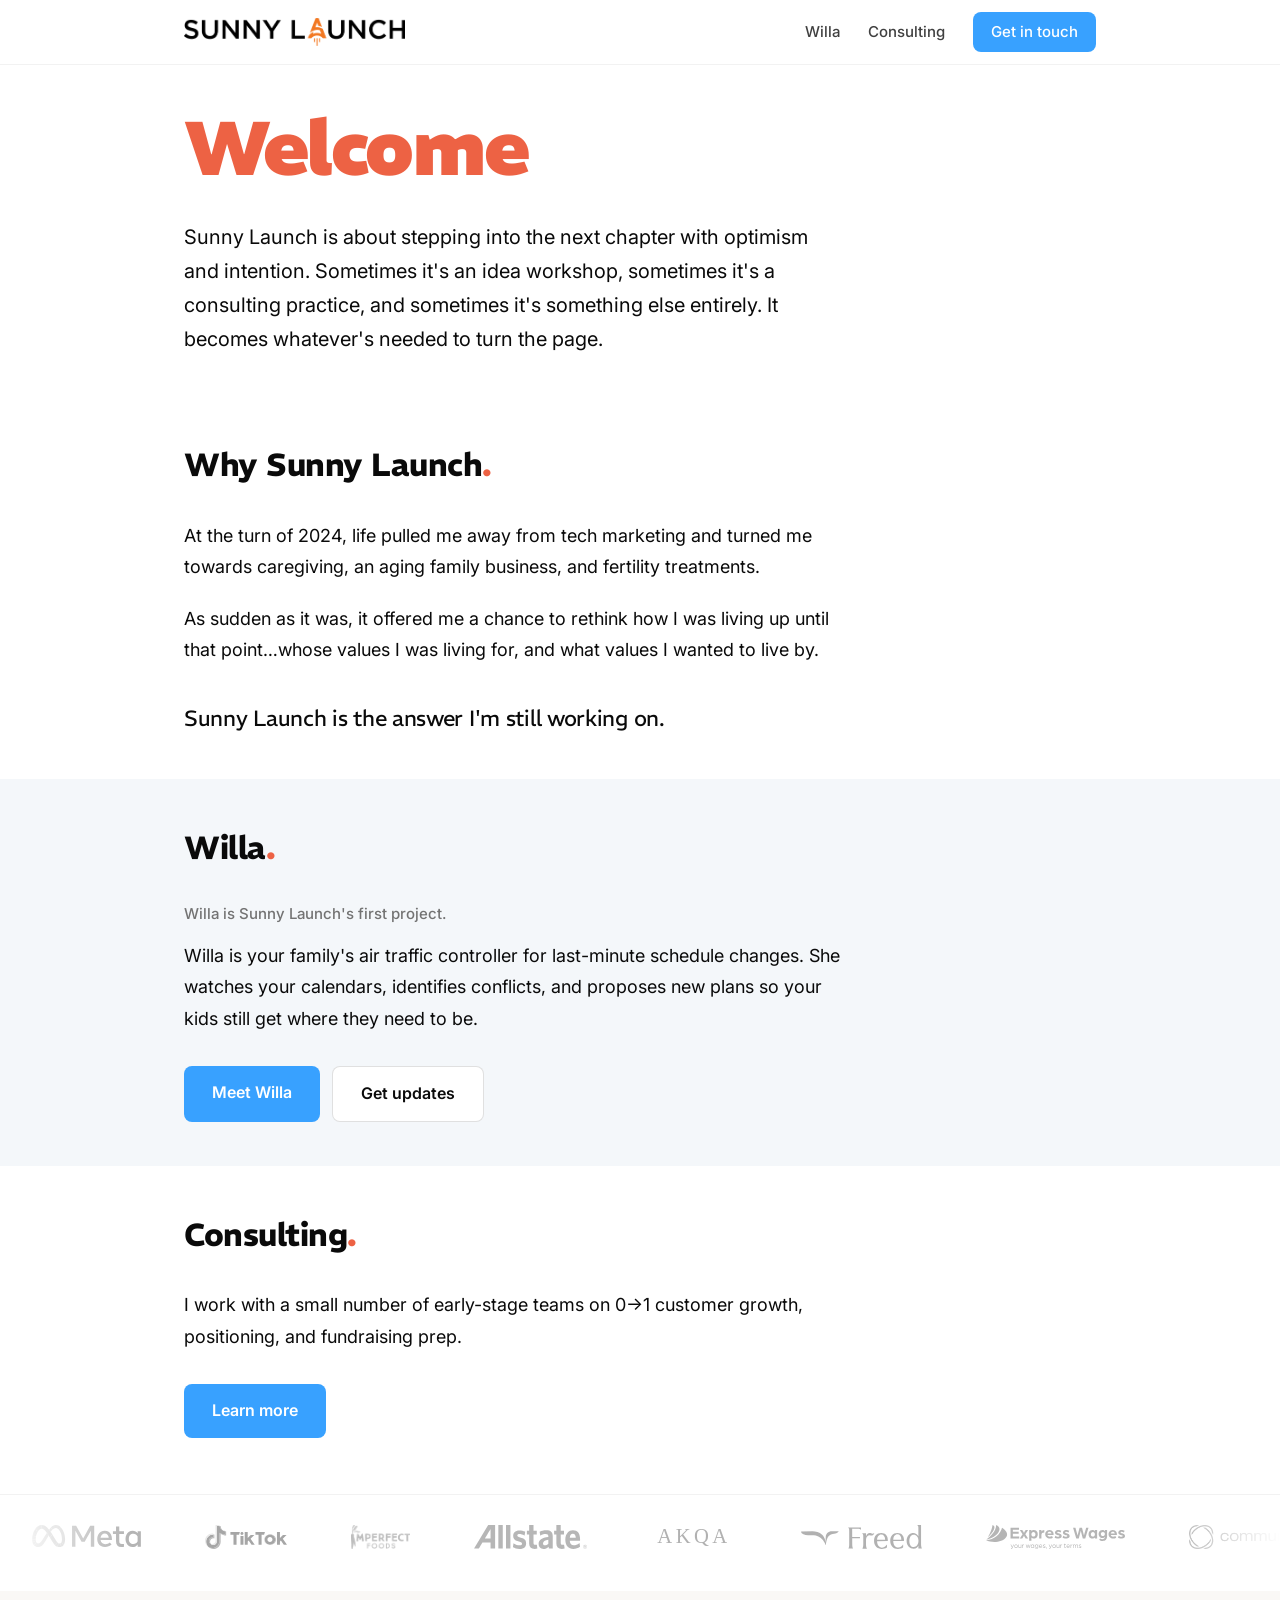
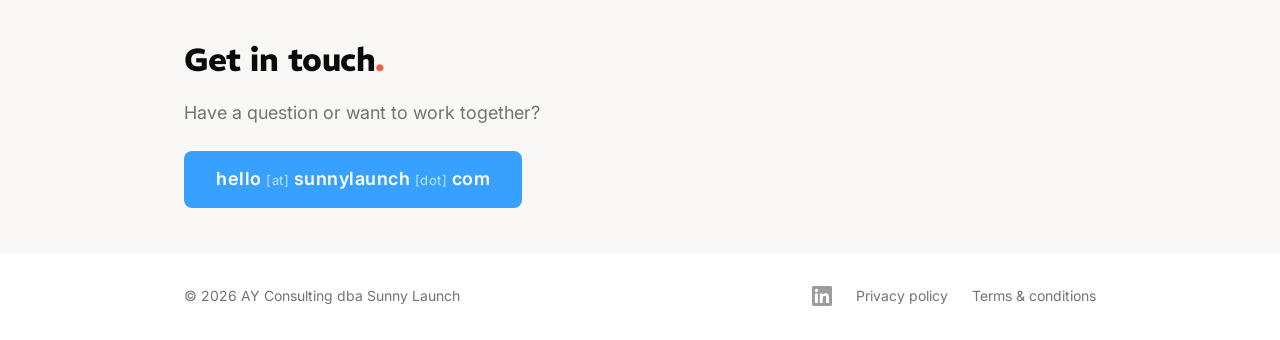
==== commit 06ea4295: "style: drop H1 full stops, sentence case across site chrome - Reverts the inverted H1 full stop from" ====
--- a/index.html
+++ b/index.html
@@ -28,7 +28,7 @@
       <div class="nav-links">
         <a href="/willa">Willa</a>
         <a href="/consulting">Consulting</a>
-        <a href="#contact" class="nav-cta">Get in Touch</a>
+        <a href="#contact" class="nav-cta">Get in touch</a>
       </div>
     </div>
   </nav>
@@ -122,7 +122,7 @@
   <!-- Contact -->
   <section id="contact" class="contact">
     <div class="section-inner">
-      <h2>Get in Touch</h2>
+      <h2>Get in touch</h2>
       <p>Have a question or want to work together?</p>
       <a href="#" class="contact-email" id="email-link" onclick="this.href='mai'+'lto:'+'hello'+'@'+'sunny'+'launch'+'.com'; return true;">
         <span class="email-display">hello<span class="at"> [at] </span>sunnylaunch<span class="dot"> [dot] </span>com</span>
@@ -138,8 +138,8 @@
         <a href="https://linkedin.com/in/alvinyeh" target="_blank" rel="noopener" class="footer-linkedin" aria-label="LinkedIn">
           <svg width="20" height="20" viewBox="0 0 24 24" fill="currentColor" xmlns="http://www.w3.org/2000/svg"><path d="M20.447 20.452h-3.554v-5.569c0-1.328-.027-3.037-1.852-3.037-1.853 0-2.136 1.445-2.136 2.939v5.667H9.351V9h3.414v1.561h.046c.477-.9 1.637-1.85 3.37-1.85 3.601 0 4.267 2.37 4.267 5.455v6.286zM5.337 7.433a2.062 2.062 0 01-2.063-2.065 2.064 2.064 0 112.063 2.065zm1.782 13.019H3.555V9h3.564v11.452zM22.225 0H1.771C.792 0 0 .774 0 1.729v20.542C0 23.227.792 24 1.771 24h20.451C23.2 24 24 23.227 24 22.271V1.729C24 .774 23.2 0 22.222 0h.003z"/></svg>
         </a>
-        <a href="/privacy.html">Privacy Policy</a>
-        <a href="/terms.html">Terms &amp; Conditions</a>
+        <a href="/privacy.html">Privacy policy</a>
+        <a href="/terms.html">Terms &amp; conditions</a>
       </div>
     </div>
   </footer>
--- a/style.css
+++ b/style.css
@@ -121,7 +121,7 @@
 .section-inner {
   max-width: 960px;
   margin: 0 auto;
-  padding: 96px 24px;
+  padding: 44px 24px;
 }
 
 .about {
@@ -166,8 +166,8 @@
 
 /* ---- Company Logo Marquee ---- */
 .logo-marquee-section {
-  background: var(--bg-warm);
-  padding: 32px 0 48px;
+  background: var(--white);
+  padding: 8px 0 32px;
   overflow: hidden;
 }
 
@@ -291,14 +291,19 @@
   border-top: 1px solid rgba(0, 0, 0, 0.08);
 }
 
+/* Same family and color as the section headings, one step down in scale */
 .proof-points h3 {
   font-family: 'REM', sans-serif;
   font-weight: 700;
-  font-size: 18px;
-  color: var(--text);
-  text-transform: uppercase;
-  letter-spacing: 1px;
+  font-size: 22px;
+  letter-spacing: -0.3px;
+  color: var(--text);
   margin-bottom: 20px;
+}
+
+.proof-points h3::after {
+  content: ".";
+  color: var(--coral);
 }
 
 .proof-points ul {
@@ -314,7 +319,7 @@
   padding: 16px 20px;
   background: var(--white);
   border-radius: 8px;
-  border-left: 3px solid var(--coral);
+  border: 1px solid rgba(0, 0, 0, 0.07);
 }
 
 /* ---- Contact ---- */
@@ -542,10 +547,10 @@
    Homepage v2 — Welcome / Why / Willa / Consulting
    =========================================== */
 
-/* Hero gets real presence: it is one word, so it has to carry the screen */
 .hero {
-  padding: 128px 24px 96px;
-}
+  padding: 40px 24px 40px;
+}
+
 
 .hero h1 {
   font-size: clamp(48px, 7vw, 76px);
@@ -558,6 +563,12 @@
   font-size: 20px;
   line-height: 1.7;
   color: var(--text);
+}
+
+/* One-line descriptor under a headline, not a paragraph */
+.hero-tagline {
+  margin-top: 16px;
+  color: var(--text-muted);
 }
 
 /* ---- Section shells ---- */
@@ -692,11 +703,32 @@
   width: auto;
 }
 
+/* Consulting: offerings on the left, headshot alongside */
+.work-top {
+  display: flex;
+  align-items: flex-start;
+  gap: 48px;
+}
+
+.work-top-main {
+  flex: 1;
+  min-width: 0;
+}
+
 @media (max-width: 640px) {
   /* Re-state the mobile hero padding: the desktop .hero rule above is later
      in the file than the original mobile block, so it would otherwise win. */
   .hero {
-    padding: 72px 24px 56px;
+    padding: 28px 24px;
+  }
+
+  .section-inner {
+    padding: 36px 24px;
+  }
+
+  .work-top {
+    flex-direction: column-reverse;
+    gap: 28px;
   }
 
   .nav-logo-img {
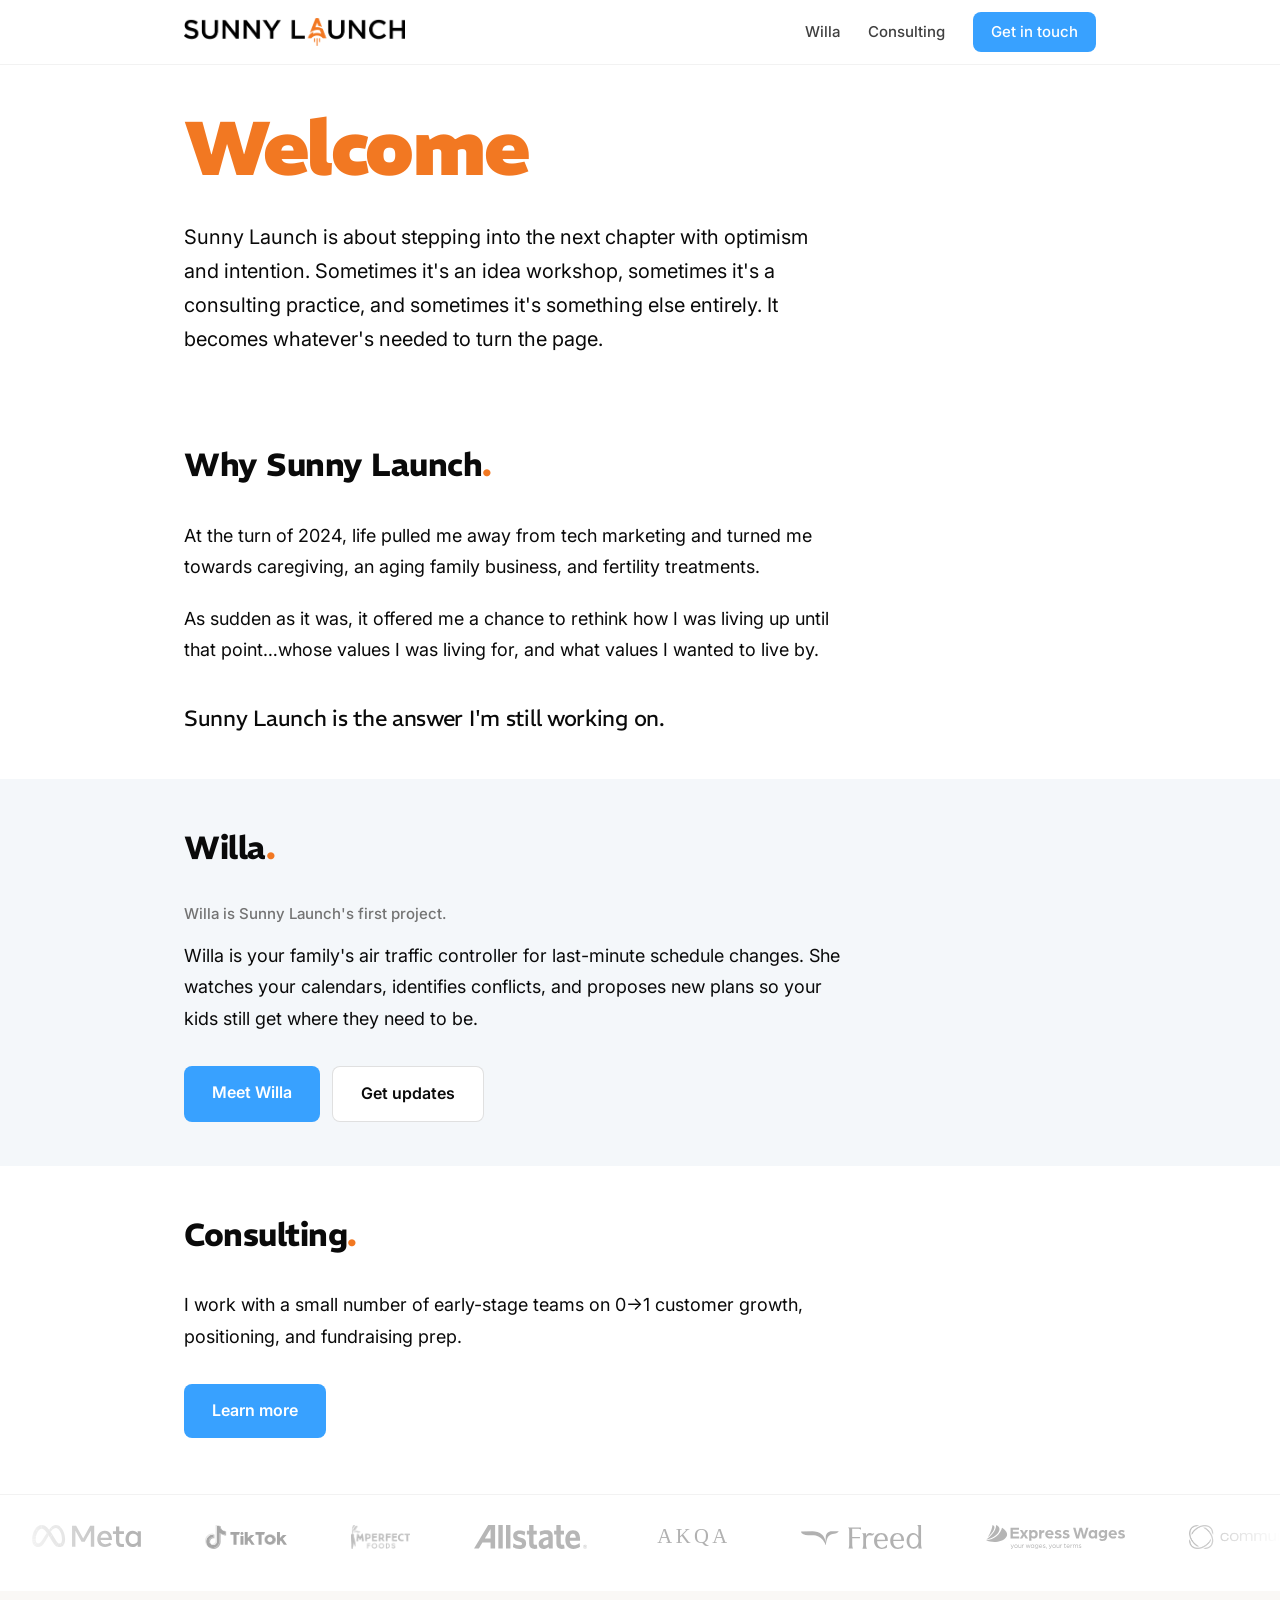
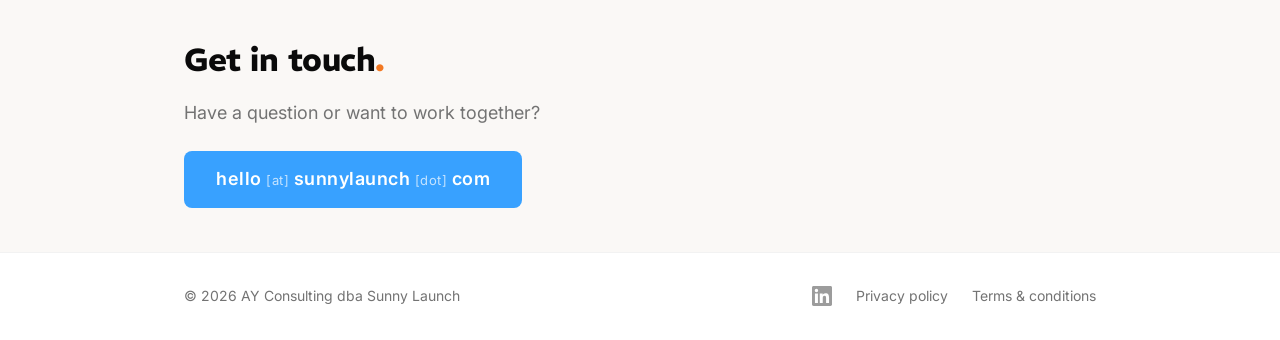
==== commit 0f879111: "feat: add /willa The Willa product page -- both the OAuth Application Home Page for Google verificat" ====
--- a/index.html
+++ b/index.html
@@ -26,8 +26,8 @@
         <img src="/assets/icon.png" alt="" class="nav-logo-icon">
       </a>
       <div class="nav-links">
-        <a href="/willa">Willa</a>
-        <a href="/consulting">Consulting</a>
+        <a href="/willa/">Willa</a>
+        <a href="/consulting/">Consulting</a>
         <a href="#contact" class="nav-cta">Get in touch</a>
       </div>
     </div>
@@ -72,7 +72,7 @@
         kids still get where they need to be.
       </p>
       <div class="btn-row">
-        <a href="/willa" class="btn btn-primary">Meet Willa</a>
+        <a href="/willa/" class="btn btn-primary">Meet Willa</a>
         <a href="https://buildingwilla.substack.com" class="btn btn-secondary" target="_blank" rel="noopener">Get updates</a>
       </div>
     </div>
@@ -87,7 +87,7 @@
         positioning, and fundraising prep.
       </p>
       <div class="btn-row">
-        <a href="/consulting" class="btn btn-primary">Learn more</a>
+        <a href="/consulting/" class="btn btn-primary">Learn more</a>
       </div>
     </div>
 
--- a/style.css
+++ b/style.css
@@ -5,7 +5,8 @@
 
 :root {
   /* Brand colors */
-  --coral: #ed6244;
+  /* Sampled from assets/logo.png — the rocket is a flat #f27822 */
+  --coral: #f27822;
   --blue: #38a1ff;
   --navy: #002f89;
   --bg: #f8f9fb;
@@ -762,3 +763,234 @@
     text-align: center;
   }
 }
+
+/* ===========================================
+   /willa
+   =========================================== */
+
+.section-sub {
+  margin-top: -18px;
+  margin-bottom: 28px;
+  font-size: 17px;
+  color: var(--text-muted);
+}
+
+/* ---- How it works ---- */
+.steps {
+  counter-reset: step;
+  list-style: none;
+  max-width: var(--measure);
+}
+
+.steps li {
+  counter-increment: step;
+  position: relative;
+  padding-left: 46px;
+  margin-bottom: 22px;
+  font-size: 18px;
+  line-height: 1.65;
+  color: var(--text-muted);
+}
+
+.steps li::before {
+  content: counter(step);
+  position: absolute;
+  left: 0;
+  top: 1px;
+  width: 30px;
+  height: 30px;
+  border-radius: 50%;
+  background: var(--coral);
+  color: var(--white);
+  font-family: 'REM', sans-serif;
+  font-weight: 700;
+  font-size: 15px;
+  line-height: 30px;
+  text-align: center;
+}
+
+.steps strong {
+  display: block;
+  color: var(--text);
+  font-weight: 600;
+}
+
+/* ---- Feature status table ---- */
+.table-wrap {
+  overflow-x: auto;
+  margin-top: 28px;
+}
+
+.feature-table {
+  width: 100%;
+  border-collapse: collapse;
+  font-size: 16px;
+}
+
+.feature-table th {
+  text-align: left;
+  padding: 10px 12px;
+  font-size: 13px;
+  font-weight: 600;
+  text-transform: uppercase;
+  letter-spacing: 0.6px;
+  color: var(--text-muted);
+  border-bottom: 2px solid rgba(0, 0, 0, 0.08);
+}
+
+.feature-table td {
+  padding: 13px 12px;
+  border-bottom: 1px solid rgba(0, 0, 0, 0.06);
+  color: var(--text);
+}
+
+.feature-table td:last-child {
+  width: 1%;
+  white-space: nowrap;
+}
+
+.row-focus {
+  background: var(--bg-cool);
+}
+
+.tag {
+  display: inline-block;
+  padding: 3px 11px;
+  border-radius: 99px;
+  font-size: 13px;
+  font-weight: 600;
+  white-space: nowrap;
+}
+
+/* Status colors carry meaning, so each also differs in weight and label text */
+.tag-live {
+  background: #e3f2e8;
+  color: #1f6b3d;
+}
+
+.tag-building {
+  background: #fdeae4;
+  color: #a63c1e;
+}
+
+.tag-planned {
+  background: rgba(0, 0, 0, 0.05);
+  color: var(--text-muted);
+}
+
+/* ---- Testimonial ---- */
+.testimonial {
+  margin-top: 40px;
+  max-width: var(--measure);
+}
+
+.testimonial blockquote {
+  font-family: 'REM', sans-serif;
+  font-size: 22px;
+  line-height: 1.45;
+  letter-spacing: -0.3px;
+  color: var(--text);
+}
+
+.testimonial blockquote::before {
+  content: "\201C";
+}
+
+.testimonial blockquote::after {
+  content: "\201D";
+}
+
+.testimonial figcaption {
+  margin-top: 12px;
+  font-size: 15px;
+  color: var(--text-muted);
+}
+
+/* ---- Definition lists: house rules, goals, FAQ ---- */
+.rules,
+.faq {
+  max-width: var(--measure);
+}
+
+.rules dt,
+.faq dt {
+  font-weight: 600;
+  font-size: 18px;
+  color: var(--text);
+  margin-top: 26px;
+}
+
+.rules dt:first-of-type,
+.faq dt:first-of-type {
+  margin-top: 0;
+}
+
+.rules dd,
+.faq dd {
+  margin-top: 6px;
+  font-size: 17px;
+  line-height: 1.7;
+  color: var(--text-muted);
+}
+
+.faq a {
+  color: var(--blue);
+}
+
+/* ---- Vision ---- */
+.vision-cols {
+  display: grid;
+  grid-template-columns: 1fr 1fr;
+  gap: 48px;
+}
+
+.minor-h {
+  font-family: 'REM', sans-serif;
+  font-weight: 700;
+  font-size: 19px;
+  color: var(--text);
+  margin-bottom: 14px;
+}
+
+.plain-list {
+  list-style: none;
+}
+
+.plain-list li {
+  position: relative;
+  padding-left: 18px;
+  margin-bottom: 12px;
+  font-size: 17px;
+  line-height: 1.65;
+  color: var(--text-muted);
+}
+
+.plain-list li::before {
+  content: "\2014";
+  position: absolute;
+  left: 0;
+  color: var(--coral);
+}
+
+/* ---- Closing CTA ---- */
+.cta {
+  background: var(--bg-warm);
+}
+
+@media (max-width: 640px) {
+  .vision-cols {
+    grid-template-columns: 1fr;
+    gap: 32px;
+  }
+
+  .steps li,
+  .rules dd,
+  .faq dd,
+  .plain-list li {
+    font-size: 16px;
+  }
+
+  .testimonial blockquote {
+    font-size: 19px;
+  }
+}
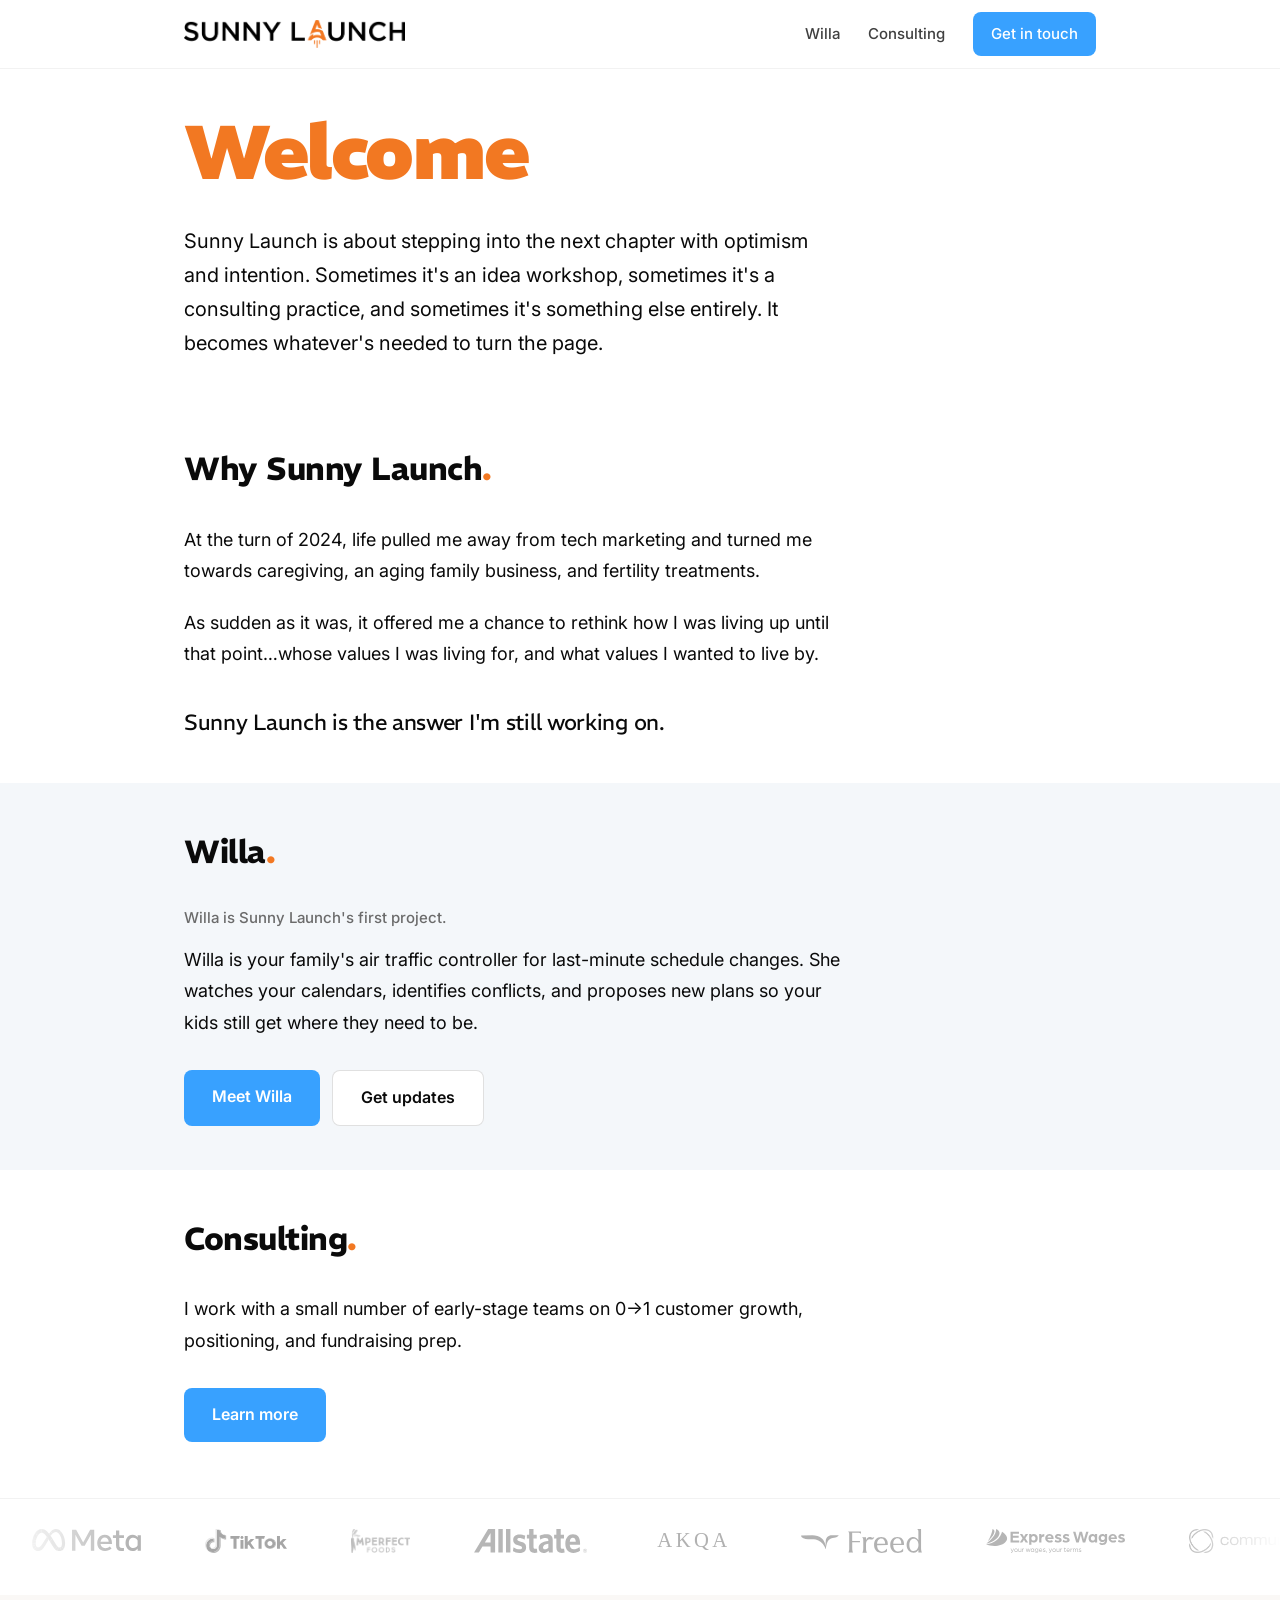
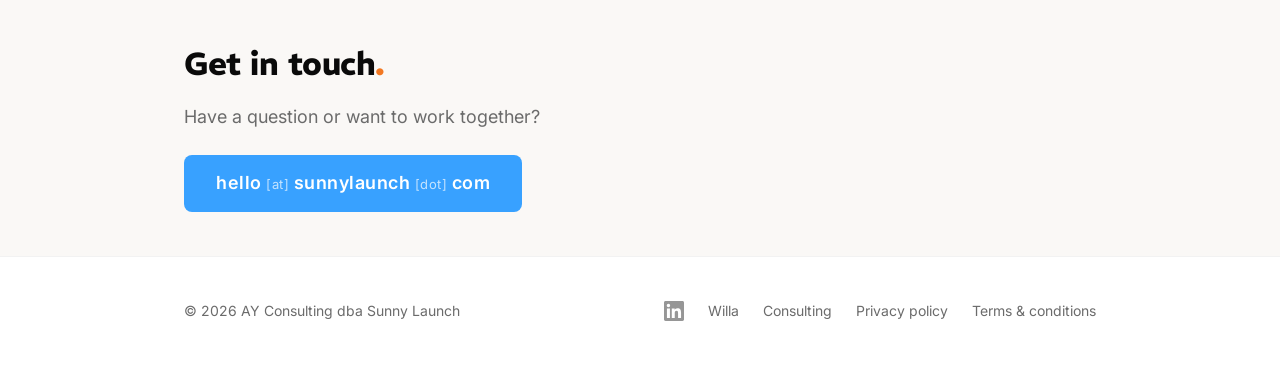
==== commit 588fbc05: "fix: address code review findings - #rules padding moved inside the min-width:1180px block. It used " ====
--- a/index.html
+++ b/index.html
@@ -138,6 +138,8 @@
         <a href="https://linkedin.com/in/alvinyeh" target="_blank" rel="noopener" class="footer-linkedin" aria-label="LinkedIn">
           <svg width="20" height="20" viewBox="0 0 24 24" fill="currentColor" xmlns="http://www.w3.org/2000/svg"><path d="M20.447 20.452h-3.554v-5.569c0-1.328-.027-3.037-1.852-3.037-1.853 0-2.136 1.445-2.136 2.939v5.667H9.351V9h3.414v1.561h.046c.477-.9 1.637-1.85 3.37-1.85 3.601 0 4.267 2.37 4.267 5.455v6.286zM5.337 7.433a2.062 2.062 0 01-2.063-2.065 2.064 2.064 0 112.063 2.065zm1.782 13.019H3.555V9h3.564v11.452zM22.225 0H1.771C.792 0 0 .774 0 1.729v20.542C0 23.227.792 24 1.771 24h20.451C23.2 24 24 23.227 24 22.271V1.729C24 .774 23.2 0 22.222 0h.003z"/></svg>
         </a>
+        <a href="/willa/">Willa</a>
+        <a href="/consulting/">Consulting</a>
         <a href="/privacy.html">Privacy policy</a>
         <a href="/terms.html">Terms &amp; conditions</a>
       </div>
--- a/style.css
+++ b/style.css
@@ -14,7 +14,9 @@
   --bg-cool: #f4f7fa;
   --white: #ffffff;
   --text: #0a0a0a;
-  --text-muted: #737373;
+  /* #737373 measured 4.41–4.48:1 on the tinted bands, just under the 4.5:1
+     AA floor, and large blocks of it read washed out */
+  --text-muted: #6b6b6b;
   --text-nav: #404040;
   --border-subtle: rgba(0, 0, 0, 0.05);
 
@@ -86,14 +88,20 @@
   transition: color 0.2s;
 }
 
-.nav-links a:hover {
+/* Nav and footer links were 22–24px tall. Padding lifts the tap target to
+   44px without moving anything visually. */
+.nav-links a:not(.nav-cta):not(.nav-btn) {
+  padding: 10px 0;
+}
+
+.nav-links a:not(.nav-btn):hover {
   color: var(--blue);
 }
 
 .nav-cta {
   background: var(--blue) !important;
   color: var(--white) !important;
-  padding: 8px 18px !important;
+  padding: 10px 18px !important;
   border-radius: 8px;
   transition: opacity 0.2s !important;
 }
@@ -402,6 +410,7 @@
   color: var(--text-muted);
   text-decoration: none;
   transition: color 0.2s;
+  padding: 11px 0;
 }
 
 .footer-links a:hover {
@@ -482,6 +491,7 @@
   font-family: 'REM', sans-serif;
   font-weight: 900;
   font-size: 36px;
+  /* Sits on --bg-warm, so it needs the deeper coral */
   color: var(--coral);
   margin-bottom: 8px;
 }
@@ -764,9 +774,24 @@
   }
 }
 
+
 /* ===========================================
    /willa
    =========================================== */
+
+/* Heading utility: skip the full stop when the text already ends in punctuation */
+.no-stop::after {
+  content: none !important;
+}
+
+/* Prose pages (/willa) are a single text column. In the default 960px
+   container a 660px measure leaves 276px dead to the right and pushes the
+   column 126px left of optical centre, which reads as an unstyled document.
+   Sizing the container to the measure lets the column centre on the page. */
+.page-prose .section-inner,
+.page-prose .hero {
+  max-width: calc(var(--measure) + 48px);
+}
 
 .section-sub {
   margin-top: -18px;
@@ -775,7 +800,52 @@
   color: var(--text-muted);
 }
 
-/* ---- How it works ---- */
+
+.lede-prose {
+  max-width: var(--measure);
+  font-size: 21px;
+  line-height: 1.55;
+  letter-spacing: -0.2px;
+  color: var(--text);
+  margin-bottom: 18px;
+}
+
+/* ---- Nav mark cross-fade ---- */
+.nav-logo-swap {
+  position: relative;
+}
+
+.nav-logo-swap .mark {
+  transition: opacity 0.28s ease;
+}
+
+/* Sits over the wordmark, which keeps its box so nothing shifts on swap.
+   The asset is a 1024px square whose glyph fills only ~57% of the canvas, so
+   it is set oversized to make the W read at roughly wordmark height. It is
+   absolutely positioned, so the extra size costs no layout.
+   The artwork also ships on an opaque cream ground rather than transparency;
+   multiply drops that ground into the white nav. Replacing the asset with a
+   transparent PNG or SVG would let both of these hacks go away. */
+.mark-willa {
+  position: absolute;
+  left: -9px;
+  top: 50%;
+  transform: translateY(-50%);
+  height: 48px;
+  width: 48px;
+  opacity: 0;
+  mix-blend-mode: multiply;
+}
+
+.nav.is-willa .mark-sl {
+  opacity: 0;
+}
+
+.nav.is-willa .mark-willa {
+  opacity: 1;
+}
+
+/* ---- How it works: numbered steps joined by a rail ---- */
 .steps {
   counter-reset: step;
   list-style: none;
@@ -785,23 +855,28 @@
 .steps li {
   counter-increment: step;
   position: relative;
-  padding-left: 46px;
-  margin-bottom: 22px;
-  font-size: 18px;
+  padding-left: 48px;
+  padding-bottom: 26px;
+  font-size: 17px;
   line-height: 1.65;
   color: var(--text-muted);
+}
+
+.steps li:last-child {
+  padding-bottom: 0;
 }
 
 .steps li::before {
   content: counter(step);
   position: absolute;
   left: 0;
-  top: 1px;
+  top: 0;
   width: 30px;
   height: 30px;
   border-radius: 50%;
   background: var(--coral);
-  color: var(--white);
+  /* Dark on orange: white on #e87211 is only 2.9:1 */
+  color: var(--text);
   font-family: 'REM', sans-serif;
   font-weight: 700;
   font-size: 15px;
@@ -809,87 +884,83 @@
   text-align: center;
 }
 
+/* The rail connecting each step to the next */
+.steps li::after {
+  content: "";
+  position: absolute;
+  left: 14px;
+  top: 36px;
+  bottom: 8px;
+  width: 2px;
+  background: rgba(232, 114, 17, 0.28);
+}
+
+.steps li:last-child::after {
+  display: none;
+}
+
 .steps strong {
   display: block;
+  margin-bottom: 2px;
   color: var(--text);
   font-weight: 600;
-}
-
-/* ---- Feature status table ---- */
-.table-wrap {
-  overflow-x: auto;
-  margin-top: 28px;
-}
-
-.feature-table {
-  width: 100%;
-  border-collapse: collapse;
-  font-size: 16px;
-}
-
-.feature-table th {
-  text-align: left;
-  padding: 10px 12px;
-  font-size: 13px;
-  font-weight: 600;
-  text-transform: uppercase;
-  letter-spacing: 0.6px;
-  color: var(--text-muted);
-  border-bottom: 2px solid rgba(0, 0, 0, 0.08);
-}
-
-.feature-table td {
-  padding: 13px 12px;
-  border-bottom: 1px solid rgba(0, 0, 0, 0.06);
-  color: var(--text);
-}
-
-.feature-table td:last-child {
-  width: 1%;
-  white-space: nowrap;
-}
-
-.row-focus {
+  font-size: 18px;
+}
+
+/* ---- Use cases ---- */
+/* Single column: at the prose measure each item fits on one line, which
+   scans far better than a two-up grid of two-line ragged items */
+.use-cases {
+  list-style: none;
+  display: grid;
+  grid-template-columns: 1fr;
+  gap: 13px;
+}
+
+.use-cases li {
+  position: relative;
+  padding-left: 26px;
+  font-size: 17px;
+  line-height: 1.55;
+  color: var(--text);
+}
+
+.use-cases li::before {
+  content: "";
+  position: absolute;
+  left: 0;
+  top: 9px;
+  width: 9px;
+  height: 9px;
+  border-radius: 50%;
+  background: var(--coral);
+}
+
+/* ---- Testimonial, as its own section ---- */
+.quote-section {
   background: var(--bg-cool);
 }
 
-.tag {
-  display: inline-block;
-  padding: 3px 11px;
-  border-radius: 99px;
-  font-size: 13px;
-  font-weight: 600;
-  white-space: nowrap;
-}
-
-/* Status colors carry meaning, so each also differs in weight and label text */
-.tag-live {
-  background: #e3f2e8;
-  color: #1f6b3d;
-}
-
-.tag-building {
-  background: #fdeae4;
-  color: #a63c1e;
-}
-
-.tag-planned {
-  background: rgba(0, 0, 0, 0.05);
-  color: var(--text-muted);
-}
-
-/* ---- Testimonial ---- */
 .testimonial {
-  margin-top: 40px;
-  max-width: var(--measure);
-}
-
+  margin: 0 auto;
+  text-align: center;
+}
+
+/* A serif sets the quote apart from the REM headings and Inter body without
+   loading a third webfont — Georgia is already on every machine. */
 .testimonial blockquote {
-  font-family: 'REM', sans-serif;
-  font-size: 22px;
-  line-height: 1.45;
-  letter-spacing: -0.3px;
-  color: var(--text);
+  font-family: Georgia, 'Times New Roman', serif;
+  font-style: italic;
+  font-weight: 400;
+  /* 26px is the largest that fits on one line in the 912px container with
+     Georgia, but that leaves only 7% headroom, and Georgia is absent on most
+     Android and many Linux systems. 24px keeps the single line intact for a
+     substituted serif up to ~15% wider. */
+  font-size: clamp(19px, 1.9vw, 24px);
+  line-height: 1.35;
+  letter-spacing: -0.2px;
+  color: var(--text);
+  text-wrap: balance;
 }
 
 .testimonial blockquote::before {
@@ -901,96 +972,365 @@
 }
 
 .testimonial figcaption {
-  margin-top: 12px;
+  margin-top: 16px;
   font-size: 15px;
   color: var(--text-muted);
 }
 
-/* ---- Definition lists: house rules, goals, FAQ ---- */
-.rules,
+/* ---- Definition lists: house rules, goals ---- */
+.rules {
+  max-width: var(--measure);
+}
+
+.rules dt {
+  font-weight: 600;
+  font-size: 18px;
+  color: var(--text);
+  margin-top: 24px;
+}
+
+.rules dt:first-of-type {
+  margin-top: 0;
+}
+
+.rules dd {
+  margin-top: 5px;
+  font-size: 17px;
+  line-height: 1.7;
+  color: var(--text-muted);
+}
+
+/* ---- FAQ accordion ---- */
 .faq {
   max-width: var(--measure);
-}
-
-.rules dt,
-.faq dt {
+  border-top: 1px solid rgba(0, 0, 0, 0.09);
+}
+
+.faq-item {
+  border-bottom: 1px solid rgba(0, 0, 0, 0.09);
+}
+
+.faq-item summary {
+  position: relative;
+  cursor: pointer;
+  list-style: none;
+  padding: 16px 36px 16px 0;
+  font-size: 17px;
   font-weight: 600;
-  font-size: 18px;
-  color: var(--text);
-  margin-top: 26px;
-}
-
-.rules dt:first-of-type,
-.faq dt:first-of-type {
-  margin-top: 0;
-}
-
-.rules dd,
-.faq dd {
-  margin-top: 6px;
+  color: var(--text);
+}
+
+.faq-item summary::-webkit-details-marker {
+  display: none;
+}
+
+.faq-item summary:focus-visible {
+  outline: 2px solid var(--blue);
+  outline-offset: 3px;
+  border-radius: 4px;
+}
+
+/* Chevron */
+.faq-item summary::after {
+  content: "";
+  position: absolute;
+  right: 6px;
+  top: 50%;
+  width: 9px;
+  height: 9px;
+  border-right: 2px solid var(--text-muted);
+  border-bottom: 2px solid var(--text-muted);
+  transform: translateY(-70%) rotate(45deg);
+  transition: transform 0.2s ease;
+}
+
+.faq-item[open] summary::after {
+  transform: translateY(-25%) rotate(-135deg);
+}
+
+.faq-body {
+  padding: 0 0 20px;
+}
+
+.faq-body p {
   font-size: 17px;
   line-height: 1.7;
   color: var(--text-muted);
 }
 
-.faq a {
+.faq-body p + p {
+  margin-top: 12px;
+}
+
+.faq-body a {
   color: var(--blue);
 }
 
-/* ---- Vision ---- */
-.vision-cols {
+/* ---- Closing CTA ---- */
+/* Cool, not warm: the FAQ above it is warm, and two touching bands of the
+   same tint erase the boundary between the two sections */
+.cta {
+  background: var(--bg-cool);
+}
+
+@media (prefers-reduced-motion: reduce) {
+  .nav-logo-swap .mark,
+  .faq-item summary::after {
+    transition: none;
+  }
+}
+
+@media (max-width: 640px) {
+  .use-cases {
+    grid-template-columns: 1fr;
+    gap: 14px;
+  }
+
+  .steps li,
+  .rules dd,
+  .use-cases li,
+  .faq-body p {
+    font-size: 16px;
+  }
+
+  .lede-prose {
+    font-size: 19px;
+  }
+}
+
+/* ---- /willa: scroll-reactive nav ---- */
+/* Past the hero the nav swaps wayfinding for conversion: the two text links
+   and "Get in touch" give way to the two CTAs. Deliberately NOT reusing .btn,
+   whose mobile rule sets width:100% and would blow out the nav row. */
+.nav-scrolled-only {
+  display: none;
+}
+
+.nav.is-willa .nav-top-only {
+  display: none;
+}
+
+.nav.is-willa .nav-scrolled-only {
+  display: inline-block;
+}
+
+.nav.is-willa .nav-links {
+  gap: 10px;
+}
+
+.nav-btn {
+  font-size: 14px;
+  font-weight: 600;
+  padding: 9px 15px;
+  border-radius: 8px;
+  text-decoration: none;
+  white-space: nowrap;
+  transition: opacity 0.2s, border-color 0.2s;
+}
+
+.nav-btn-primary {
+  background: var(--blue);
+  color: var(--white);
+}
+
+.nav-btn-primary:hover {
+  opacity: 0.85;
+}
+
+.nav-btn-secondary {
+  background: var(--white);
+  color: var(--text);
+  border: 1px solid rgba(0, 0, 0, 0.14);
+}
+
+.nav-btn-secondary:hover {
+  border-color: var(--blue);
+}
+
+/* ---- Hero: headline beside a sample thread ---- */
+/* The hero keeps the prose measure so the H1 lines up with every section
+   heading below it. Only the grid reaches right, into what was otherwise
+   dead gutter, via a negative margin. */
+.hero-grid {
   display: grid;
-  grid-template-columns: 1fr 1fr;
-  gap: 48px;
-}
-
-.minor-h {
+  grid-template-columns: 1fr;
+  gap: 32px;
+}
+
+.hero-grid .sms {
+  max-width: 340px;
+}
+
+/* 1164px is where the centred measure plus the 252px overhang stops
+   overflowing the viewport; 1180 leaves a little slack. */
+@media (min-width: 1180px) {
+  /* The thread is taller than the copy, so the hero needs more room above
+     and below or the panel crowds the nav. Scoped to .page-prose so the
+     other pages keep their tightened spacing. */
+  .page-prose .hero {
+    padding-top: 64px;
+    padding-bottom: 64px;
+    /* Wider than the prose measure, and centred rather than overhanging to
+       the right, so the masthead reads as centred on the page. Same total
+       width as the old measure-plus-overhang, just balanced. */
+    max-width: calc(var(--measure) + 48px + 252px);
+  }
+
+  .hero-grid {
+    grid-template-columns: minmax(0, 1fr) 296px;
+    gap: 48px;
+    align-items: center;
+  }
+
+  .hero-grid .sms {
+    max-width: none;
+  }
+}
+
+.sms {
+  margin: 0;
+}
+
+.sms-screen {
+  background: var(--white);
+  border: 1px solid rgba(0, 0, 0, 0.09);
+  border-radius: 18px;
+  padding: 16px 14px 14px;
+  box-shadow: 0 6px 24px rgba(0, 0, 0, 0.07);
+}
+
+.sms-day {
+  margin-bottom: 14px;
+  text-align: center;
+  font-size: 11px;
+  font-weight: 600;
+  letter-spacing: 0.5px;
+  text-transform: uppercase;
+  color: var(--text-muted);
+}
+
+.bubble {
+  max-width: 92%;
+  margin-bottom: 8px;
+  padding: 10px 13px;
+  border-radius: 16px;
+  font-size: 13.5px;
+  line-height: 1.5;
+}
+
+.bubble-in {
+  background: #eef1f4;
+  color: var(--text);
+  border-bottom-left-radius: 5px;
+}
+
+/* Darker than --blue so white text clears 4.5:1 (this one measures 4.94:1) */
+.bubble-out {
+  width: fit-content;
+  margin-left: auto;
+  background: #1a72c4;
+  color: var(--white);
+  font-weight: 600;
+  border-bottom-right-radius: 5px;
+}
+
+
+@media (max-width: 860px) {
+  .how-grid {
+    grid-template-columns: 1fr;
+    gap: 32px;
+  }
+
+  .sms {
+    max-width: 340px;
+  }
+}
+
+/* ---- House rules: three across ---- */
+/* Each dt/dd pair is wrapped in a div so the grid tracks whole rules rather
+   than splitting terms from their descriptions. */
+.rules-grid {
+  counter-reset: rule;
+  display: grid;
+  grid-template-columns: 1fr;
+  gap: 20px;
+}
+
+/* Each rule is its own card with its own index, so the three read as three
+   things rather than one block of text. Numbers instead of icons-in-circles,
+   which is the most recognisable AI-template shape. */
+.rule-card {
+  counter-increment: rule;
+  background: var(--bg-warm);
+  border-radius: 14px;
+  padding: 24px 24px 26px;
+}
+
+.rule-card::before {
+  content: counter(rule, decimal-leading-zero);
+  display: block;
+  margin-bottom: 14px;
   font-family: 'REM', sans-serif;
   font-weight: 700;
-  font-size: 19px;
-  color: var(--text);
-  margin-bottom: 14px;
-}
-
-.plain-list {
-  list-style: none;
-}
-
-.plain-list li {
-  position: relative;
-  padding-left: 18px;
-  margin-bottom: 12px;
-  font-size: 17px;
-  line-height: 1.65;
-  color: var(--text-muted);
-}
-
-.plain-list li::before {
-  content: "\2014";
-  position: absolute;
-  left: 0;
+  font-size: 15px;
+  letter-spacing: 1.5px;
   color: var(--coral);
 }
 
-/* ---- Closing CTA ---- */
-.cta {
-  background: var(--bg-warm);
-}
-
-@media (max-width: 640px) {
-  .vision-cols {
-    grid-template-columns: 1fr;
-    gap: 32px;
-  }
-
-  .steps li,
-  .rules dd,
-  .faq dd,
-  .plain-list li {
+
+.rules-grid dt {
+  margin-top: 0;
+}
+
+/* Three across only where there is room: at the prose measure alone the
+   columns come out ~196px, which is too narrow for the privacy rule.
+   Same overhang as the hero, so the heading stays aligned. */
+@media (min-width: 1180px) {
+  /* Three across inside the normal measure, so the heading and subheading
+     line up with every other section heading. Cards come out ~212px, so the
+     type steps down a notch to keep them readable at that width. */
+  /* The quote has no heading to misalign, so it can take a wider centred
+     container and land on one line */
+  #quote .section-inner {
+    max-width: calc(var(--measure) + 48px + 252px);
+  }
+
+  /* The carded row earns more air, but only where it is actually three
+     across. On mobile the cards stack and the extra height is dead space. */
+  #rules .section-inner {
+    padding-top: 64px;
+    padding-bottom: 68px;
+  }
+
+  .rules-grid {
+    grid-template-columns: repeat(3, 1fr);
+    gap: 16px;
+    max-width: none;
+  }
+
+  .rule-card {
+    padding: 22px 20px 24px;
+  }
+
+  .rules-grid dt {
+    font-size: 17px;
+  }
+
+  .rules-grid dd {
+    font-size: 15px;
+    line-height: 1.6;
+  }
+
+  /* Equal-height cards so the row reads as a set, not three ragged blocks */
+  .rules-grid {
+    align-items: stretch;
+  }
+
+  .rule-card {
+    padding: 28px 26px 30px;
+  }
+
+  .rules-grid dd {
     font-size: 16px;
   }
-
-  .testimonial blockquote {
-    font-size: 19px;
-  }
-}
+}
